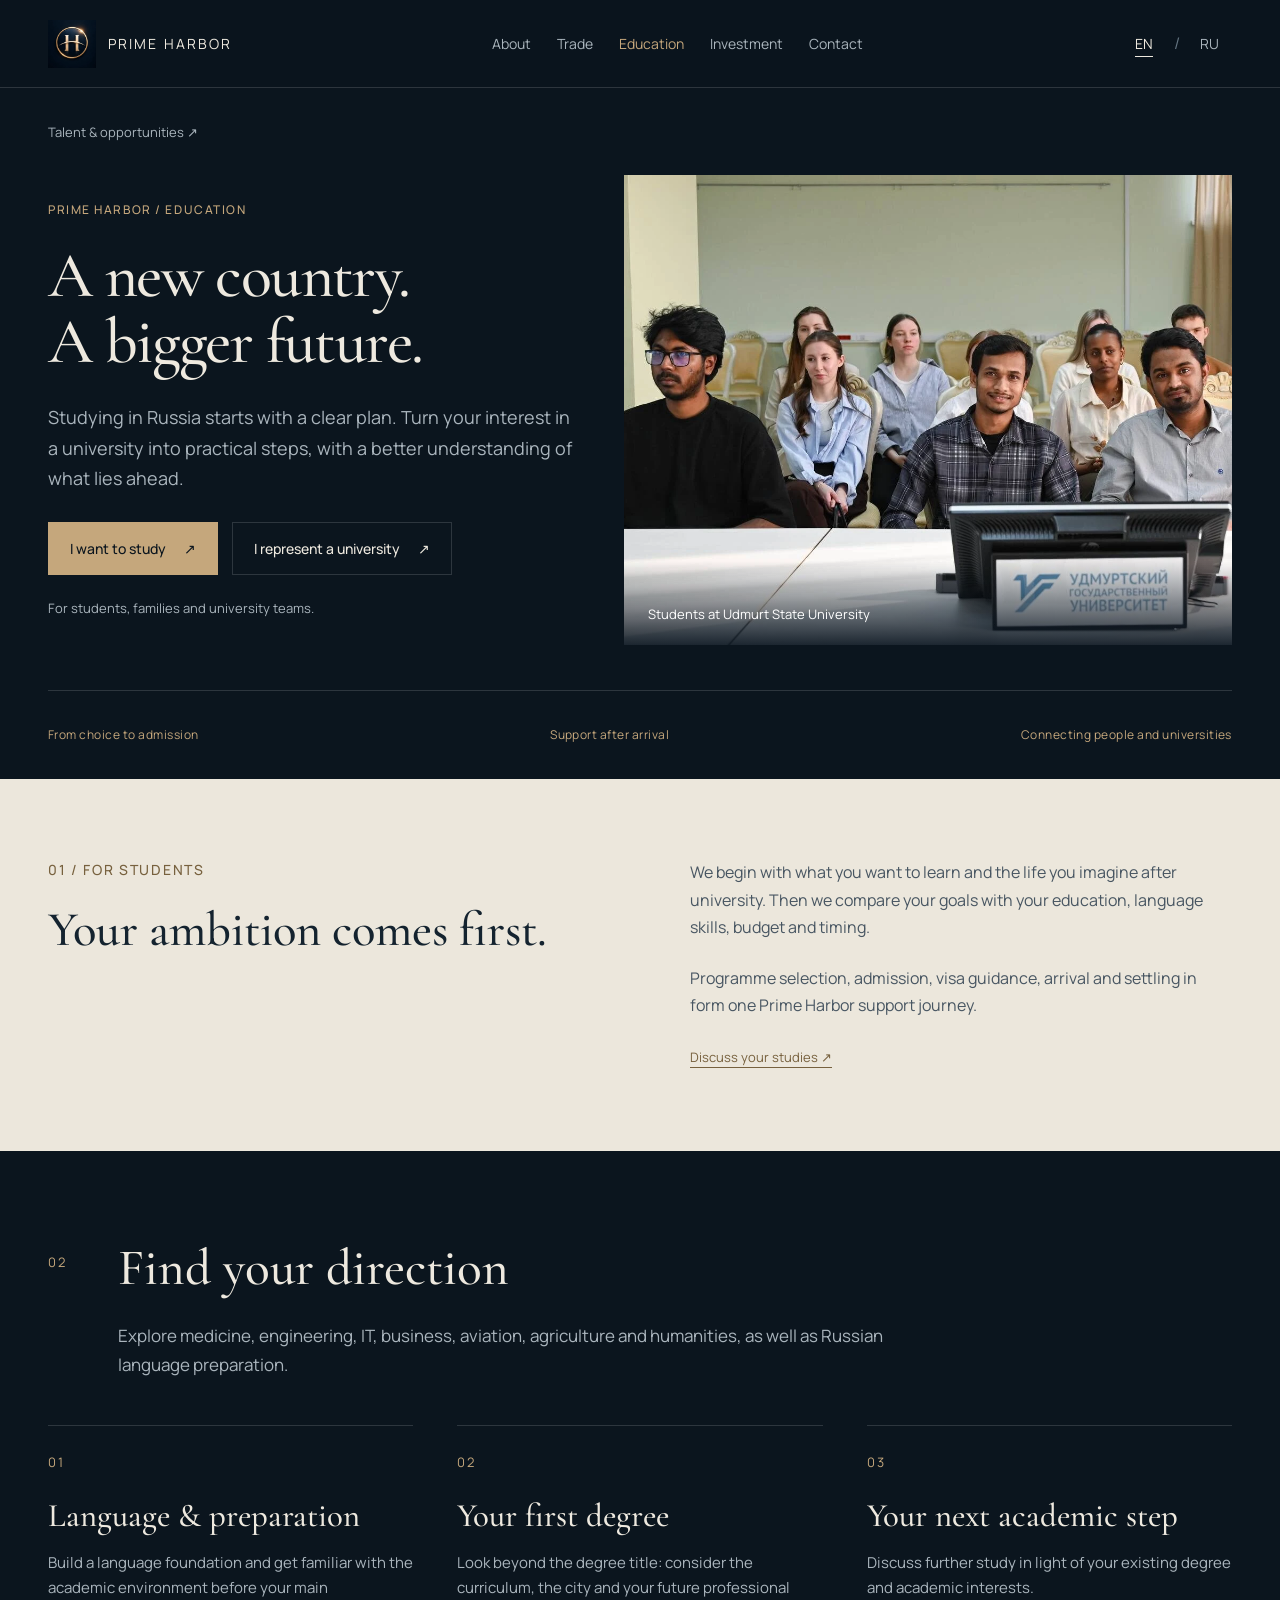
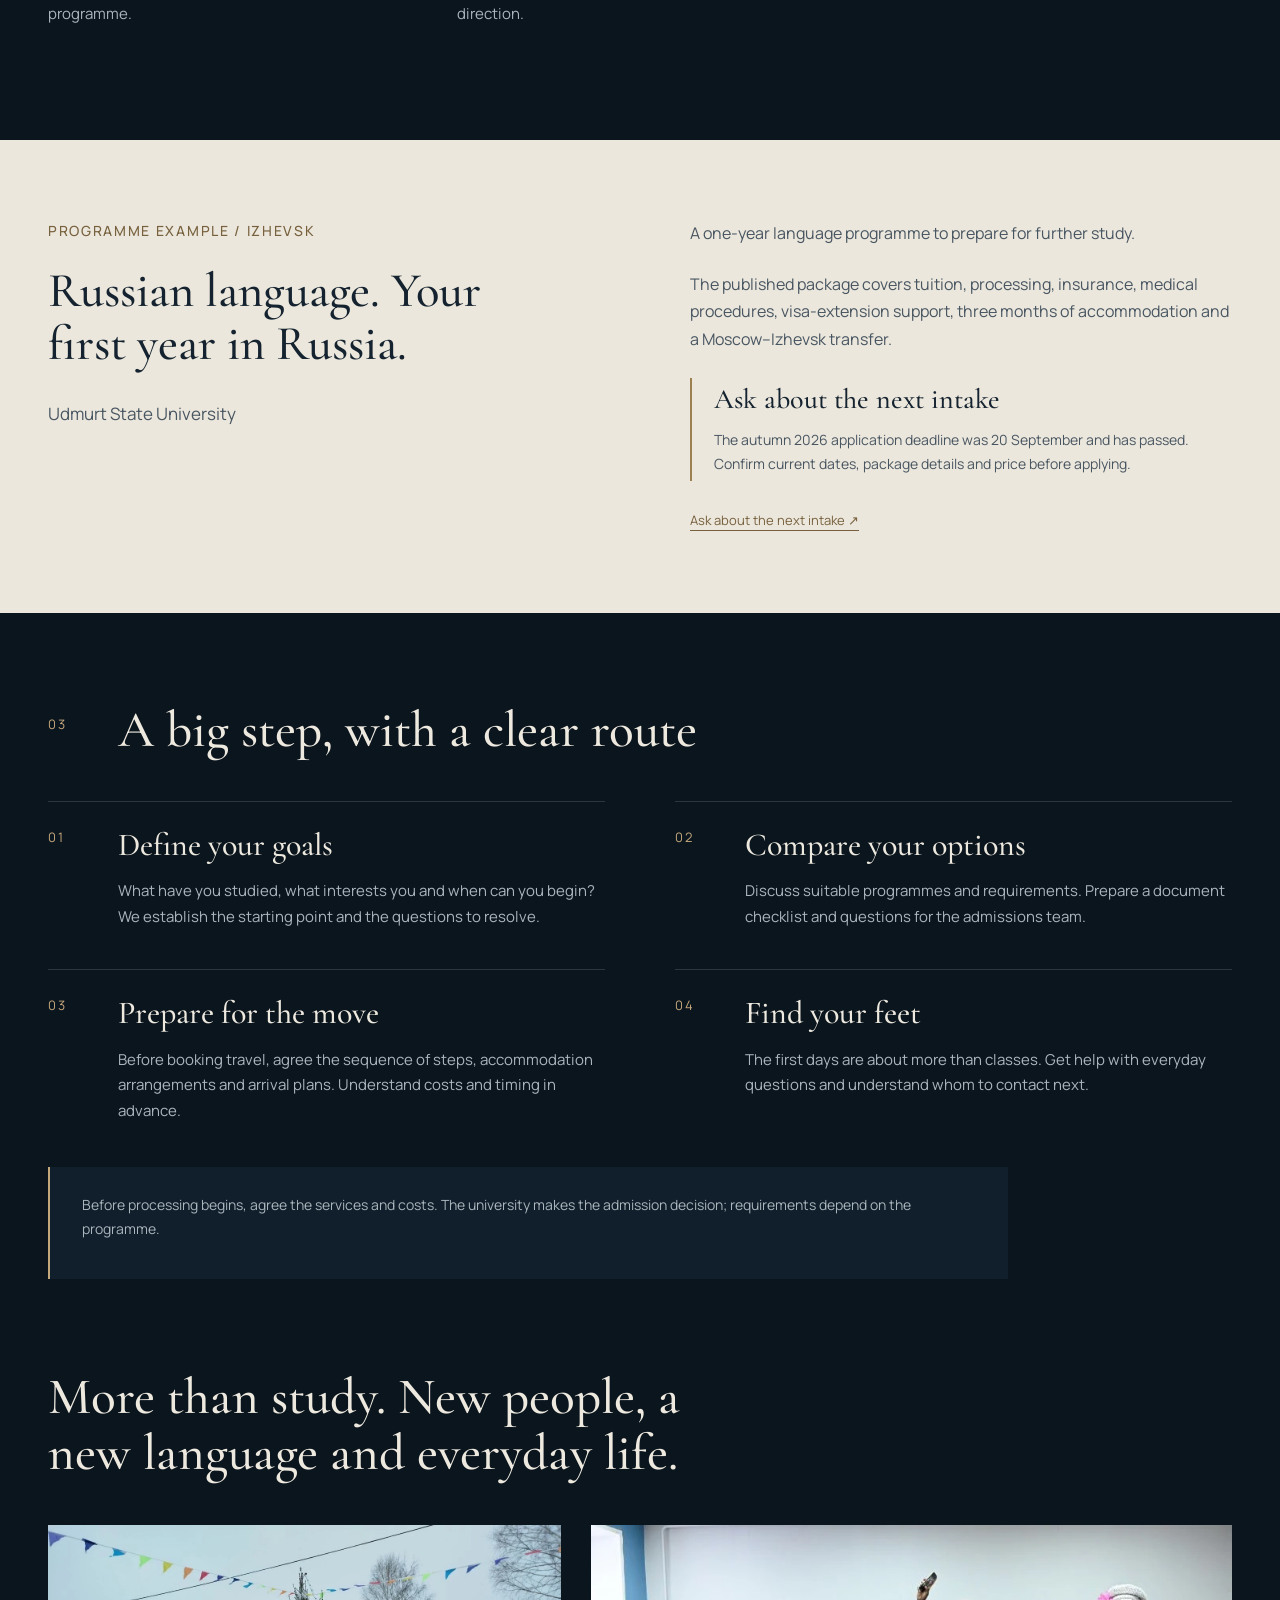
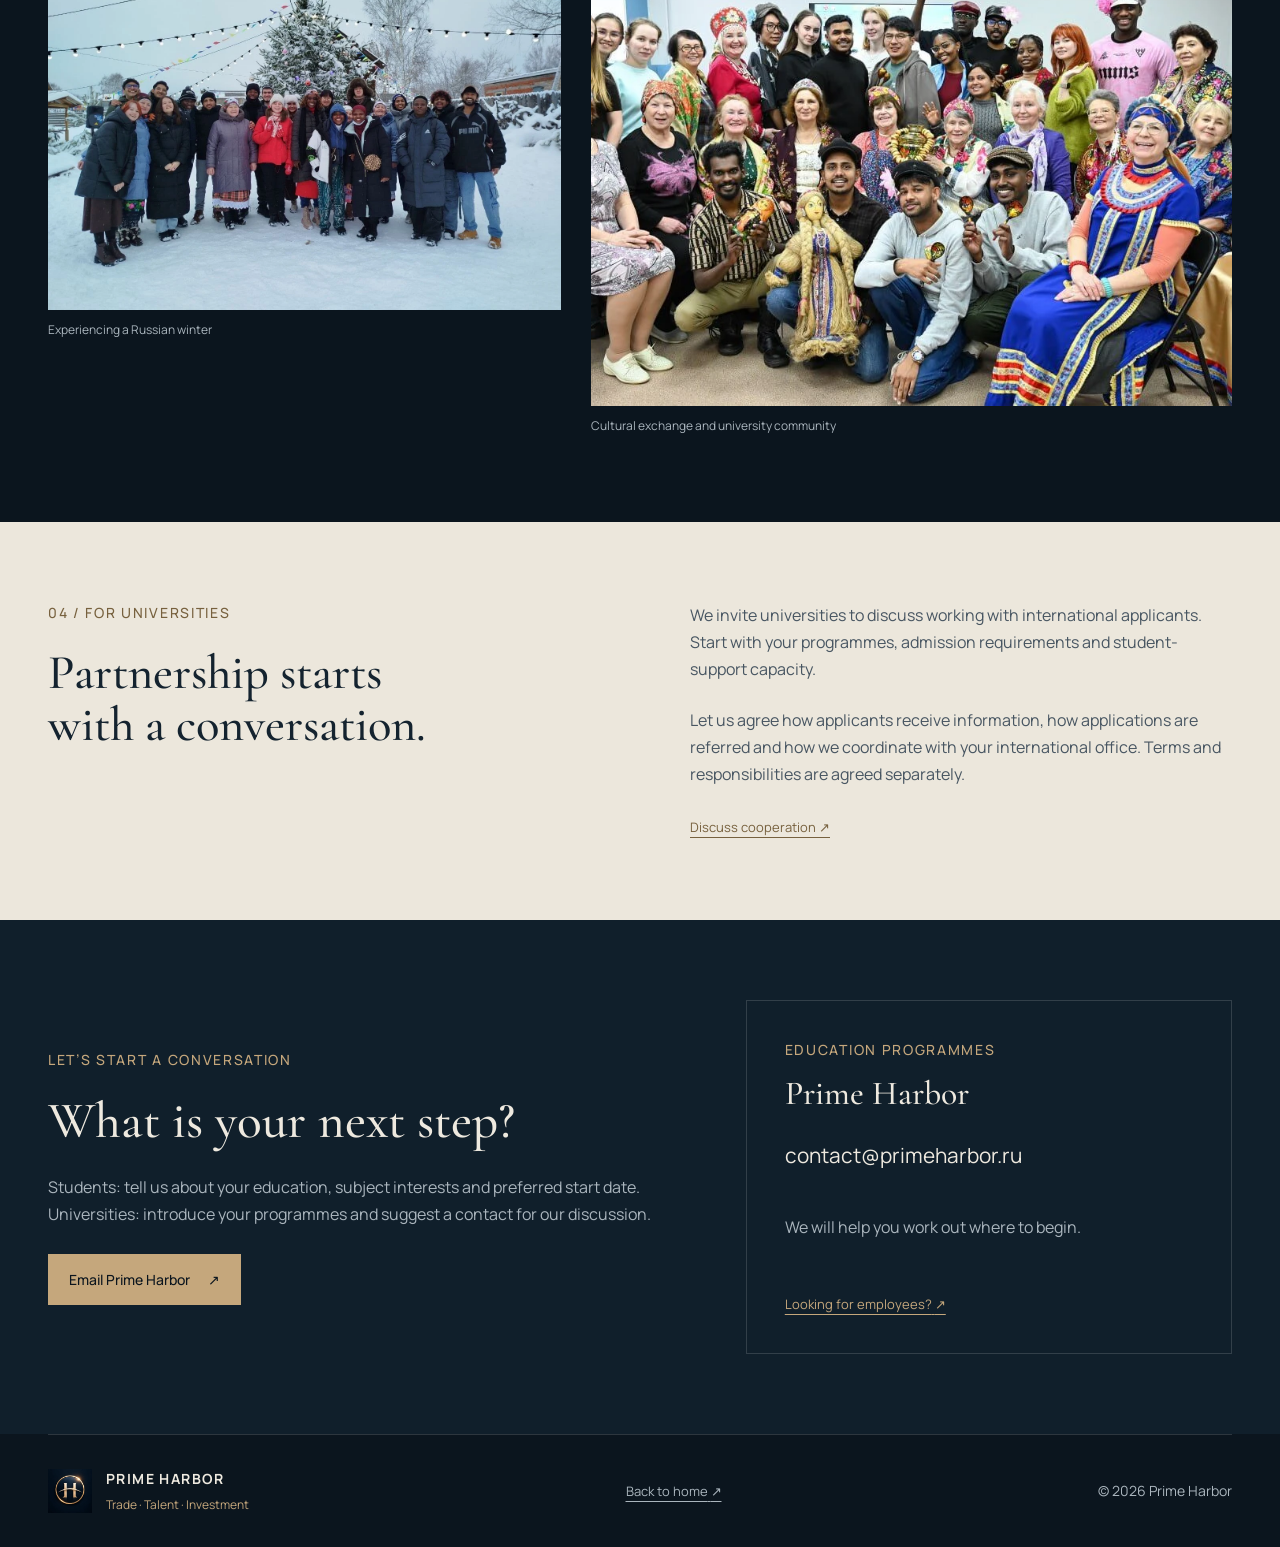
==== education.html @ c8c9f8d2 "Add bilingual education programmes and university cooperation page" ====
<!doctype html>
<html lang="ru"><head><meta charset="utf-8"><meta name="viewport" content="width=device-width, initial-scale=1">
<meta name="theme-color" content="#0b151e"><meta name="robots" content="noindex, nofollow">
<title>Образование в России — Prime Harbor</title>
<meta name="description" content="Образовательные программы в России: информация для студентов и сотрудничество с университетами.">
<link rel="canonical" href="https://iemtsov-cyber.github.io/primeharbor-site/education.html">
<meta property="og:url" content="https://iemtsov-cyber.github.io/primeharbor-site/education.html">
<meta property="og:type" content="website"><meta property="og:title" content="Образование в России — Prime Harbor">
<meta property="og:description" content="Образовательные возможности без границ.">
<meta property="og:image" content="https://iemtsov-cyber.github.io/primeharbor-site/assets/photos/study-classroom.webp">
<link rel="icon" href="assets/favicon.png"><link rel="preconnect" href="https://fonts.googleapis.com">
<link rel="preconnect" href="https://fonts.gstatic.com" crossorigin>
<link href="https://fonts.googleapis.com/css2?family=Cormorant+Garamond:wght@500;600&amp;family=Manrope:wght@300;400;500;600&amp;display=swap" rel="stylesheet">
<link rel="stylesheet" href="styles.css?v=20261009-talent"><link rel="stylesheet" href="talent.css?v=20261009-1">
<link rel="stylesheet" href="education.css?v=20261009-1"></head><body class="recruit-page education-page">
<a href="#main" class="skip-link"><span data-ru="Перейти к содержимому" data-en="Skip to content" >Перейти к содержимому</span> <span aria-hidden="true">↗</span></a>
  <header class="site-header" id="top">
    <a class="brand-mark" href="index.html#top" aria-label="Prime Harbor home" data-aria="aria.home">
      <img src="assets/harbor-gate-emblem.webp" width="320" height="320" alt="" />
      <span>PRIME HARBOR</span>
    </a>

    <nav class="desktop-nav" aria-label="Primary navigation" data-aria="aria.nav">
      <a href="index.html#about" data-ru="О нас" data-en="About">About</a>
      <a href="index.html#trade" data-ru="Торговля" data-en="Trade">Trade</a>
      <a href="education.html" aria-current="page" data-ru="Образование" data-en="Education">Education</a>
      <a href="index.html#investment" data-ru="Инвестиции" data-en="Investment">Investment</a>
      <a href="#enquiry" data-ru="Контакты" data-en="Contact">Contact</a>
    </nav>

    <div class="header-actions">
      <div class="language-switch" role="group" aria-label="Language" data-aria="aria.language">
        <button type="button" class="lang-btn active" data-lang="en">EN</button>
        <span>/</span>
        <button type="button" class="lang-btn" data-lang="ru">RU</button>
      </div>
      <button class="menu-toggle" type="button" aria-label="Open menu" aria-expanded="false" aria-controls="mobile-navigation">
        <span></span><span></span>
      </button>
    </div>
  </header>

  <nav class="mobile-menu" id="mobile-navigation" hidden aria-label="Primary navigation" data-aria="aria.nav">
    <a href="index.html#about" data-ru="О нас" data-en="About">About</a>
    <a href="index.html#trade" data-ru="Торговля" data-en="Trade">Trade</a>
    <a href="education.html" aria-current="page" data-ru="Образование" data-en="Education">Education</a>
      <a href="index.html#investment" data-ru="Инвестиции" data-en="Investment">Investment</a>
    <a href="#enquiry" data-ru="Контакты" data-en="Contact">Contact</a>
  </nav>



<main id="main"><section class="recruit-hero section-shell">
<a href="index.html#talent" class="recruit-back"><span data-ru="Таланты и возможности" data-en="Talent &amp; opportunities">Таланты и возможности</span> <span aria-hidden="true">↗</span></a>
<div class="recruit-hero-grid"><div class="recruit-intro">
<p data-ru="Prime Harbor / Образование" data-en="Prime Harbor / Education" class="eyebrow">Prime Harbor / Образование</p>
<h1 data-ru="Новая страна. Большое будущее." data-en="A new country. A bigger future.">Новая страна. Большое будущее.</h1>
<p data-ru="Обучение в России начинается с понятного плана. Поможем превратить интерес к университету в последовательные шаги — и разобраться, что ждёт на каждом из них." data-en="Studying in Russia starts with a clear plan. Turn your interest in a university into practical steps, with a better understanding of what lies ahead." class="recruit-lead">Обучение в России начинается с понятного плана. Поможем превратить интерес к университету в последовательные шаги — и разобраться, что ждёт на каждом из них.</p>
<div class="recruit-actions">
<a href="#students" class="btn btn-primary"><span data-ru="Я планирую учиться" data-en="I want to study">Я планирую учиться</span> <span aria-hidden="true">↗</span></a>
<a href="#universities" class="btn btn-secondary"><span data-ru="Я представляю университет" data-en="I represent a university">Я представляю университет</span> <span aria-hidden="true">↗</span></a>
</div>
<p data-ru="Для студентов, семей и университетских команд." data-en="For students, families and university teams." class="recruit-note">Для студентов, семей и университетских команд.</p>
</div>
<figure class="recruit-hero-photo"><img src="assets/photos/study-classroom.webp" width="1280" height="882" fetchpriority="high" alt="Студенты в Удмуртском государственном университете" data-alt-ru="Студенты в Удмуртском государственном университете" data-alt-en="Students at Udmurt State University"><figcaption data-ru="Студенты в Удмуртском государственном университете" data-en="Students at Udmurt State University">Студенты в Удмуртском государственном университете</figcaption></figure>
</div><div class="recruit-strip">
<span data-ru="От выбора к поступлению" data-en="From choice to admission">От выбора к поступлению</span>
<span data-ru="Поддержка после приезда" data-en="Support after arrival">Поддержка после приезда</span>
<span data-ru="Связь людей и университетов" data-en="Connecting people and universities">Связь людей и университетов</span>
</div></section>
<section class="recruit-light" id="students"><div class="section-shell recruit-split"><div>
<p data-ru="01 / Для студентов" data-en="01 / For students" class="eyebrow">01 / Для студентов</p>
<h2 data-ru="Ваша цель — отправная точка." data-en="Your ambition comes first.">Ваша цель — отправная точка.</h2>
</div><div>
<p data-ru="Сначала обсудим, чему вы хотите научиться и как представляете свою жизнь после университета. Затем сопоставим пожелания с образованием, языком, бюджетом и сроками." data-en="We begin with what you want to learn and the life you imagine after university. Then we compare your goals with your education, language skills, budget and timing.">Сначала обсудим, чему вы хотите научиться и как представляете свою жизнь после университета. Затем сопоставим пожелания с образованием, языком, бюджетом и сроками.</p>
<p data-ru="Подбор программы, поступление, визовые вопросы, встреча и адаптация — это единый маршрут сопровождения Prime Harbor." data-en="Programme selection, admission, visa guidance, arrival and settling in form one Prime Harbor support journey.">Подбор программы, поступление, визовые вопросы, встреча и адаптация — это единый маршрут сопровождения Prime Harbor.</p>
<a href="#enquiry" class="text-link"><span data-ru="Обсудить обучение" data-en="Discuss your studies">Обсудить обучение</span> <span aria-hidden="true">↗</span></a>
</div></div></section><section class="section-shell recruit-section" id="programmes">
<div class="recruit-heading"><span class="section-number">02</span><h2 data-ru="Найдите своё направление" data-en="Find your direction">Найдите своё направление</h2></div>
<p data-ru="Возможные направления: медицина, инженерия, IT, бизнес, авиация, сельское хозяйство и гуманитарные науки. Есть и подготовка по русскому языку." data-en="Explore medicine, engineering, IT, business, aviation, agriculture and humanities, as well as Russian language preparation." class="recruit-section-lead">Возможные направления: медицина, инженерия, IT, бизнес, авиация, сельское хозяйство и гуманитарные науки. Есть и подготовка по русскому языку.</p>
<div class="education-paths">
<article><span class="section-number">01</span>
<h3 data-ru="Язык и подготовка" data-en="Language &amp; preparation">Язык и подготовка</h3>
<p data-ru="Начать с языковой базы и привыкнуть к учебной среде перед основной программой." data-en="Build a language foundation and get familiar with the academic environment before your main programme.">Начать с языковой базы и привыкнуть к учебной среде перед основной программой.</p>
</article>
<article><span class="section-number">02</span>
<h3 data-ru="Первое высшее образование" data-en="Your first degree">Первое высшее образование</h3>
<p data-ru="Выбирать не только название специальности, но и содержание курса, город и будущую профессиональную траекторию." data-en="Look beyond the degree title: consider the curriculum, the city and your future professional direction.">Выбирать не только название специальности, но и содержание курса, город и будущую профессиональную траекторию.</p>
</article>
<article><span class="section-number">03</span>
<h3 data-ru="Следующая ступень" data-en="Your next academic step">Следующая ступень</h3>
<p data-ru="Обсудить продолжение образования с учётом уже полученного диплома и академических интересов." data-en="Discuss further study in light of your existing degree and academic interests.">Обсудить продолжение образования с учётом уже полученного диплома и академических интересов.</p>
</article>
</div></section><section class="education-feature recruit-light" id="opportunity"><div class="section-shell recruit-split"><div>
<p data-ru="Пример программы / Ижевск" data-en="Programme example / Izhevsk" class="eyebrow">Пример программы / Ижевск</p>
<h2 data-ru="Русский язык. Первый год в России." data-en="Russian language. Your first year in Russia.">Русский язык. Первый год в России.</h2>
<p data-ru="Удмуртский государственный университет" data-en="Udmurt State University" class="education-university">Удмуртский государственный университет</p>
</div><div>
<p data-ru="Годичная языковая программа как подготовка к дальнейшему обучению." data-en="A one-year language programme to prepare for further study.">Годичная языковая программа как подготовка к дальнейшему обучению.</p>
<p data-ru="В опубликованном предложении: обучение, оформление, страхование, медицинские процедуры, сопровождение продления визы, три месяца проживания и трансфер Москва — Ижевск." data-en="The published package covers tuition, processing, insurance, medical procedures, visa-extension support, three months of accommodation and a Moscow–Izhevsk transfer.">В опубликованном предложении: обучение, оформление, страхование, медицинские процедуры, сопровождение продления визы, три месяца проживания и трансфер Москва — Ижевск.</p>
<div class="education-status">
<h3 data-ru="Новый набор — по запросу" data-en="Ask about the next intake">Новый набор — по запросу</h3>
<p data-ru="Срок подачи на осенний набор 2026 года — 20 сентября — уже прошёл. Актуальные даты, состав пакета и стоимость подтвердим до подачи заявки." data-en="The autumn 2026 application deadline was 20 September and has passed. Confirm current dates, package details and price before applying.">Срок подачи на осенний набор 2026 года — 20 сентября — уже прошёл. Актуальные даты, состав пакета и стоимость подтвердим до подачи заявки.</p>
</div>
<a href="mailto:contact@primeharbor.ru?subject=Education%20%E2%80%94%20UdSU" class="text-link"><span data-ru="Уточнить ближайший набор" data-en="Ask about the next intake">Уточнить ближайший набор</span> <span aria-hidden="true">↗</span></a>
</div></div></section><section class="section-shell recruit-section" id="journey">
<div class="recruit-heading"><span class="section-number">03</span><h2 data-ru="Большой шаг — по понятному маршруту" data-en="A big step, with a clear route">Большой шаг — по понятному маршруту</h2></div>
<ol class="recruit-process">
<li><span class="section-number">01</span><div>
<h3 data-ru="Сформулировать запрос" data-en="Define your goals">Сформулировать запрос</h3>
<p data-ru="Что вы уже изучали, какие предметы интересуют, когда готовы начать? Собираем исходную картину и вопросы, которые нужно решить." data-en="What have you studied, what interests you and when can you begin? We establish the starting point and the questions to resolve.">Что вы уже изучали, какие предметы интересуют, когда готовы начать? Собираем исходную картину и вопросы, которые нужно решить.</p>
</div></li>
<li><span class="section-number">02</span><div>
<h3 data-ru="Сравнить варианты" data-en="Compare your options">Сравнить варианты</h3>
<p data-ru="Обсуждаем подходящие программы и требования. Составляем список документов и вопросов к приёмной комиссии." data-en="Discuss suitable programmes and requirements. Prepare a document checklist and questions for the admissions team.">Обсуждаем подходящие программы и требования. Составляем список документов и вопросов к приёмной комиссии.</p>
</div></li>
<li><span class="section-number">03</span><div>
<h3 data-ru="Подготовиться к поездке" data-en="Prepare for the move">Подготовиться к поездке</h3>
<p data-ru="До покупки билетов согласуем последовательность действий, условия проживания и встречу. Важно заранее понимать расходы и сроки." data-en="Before booking travel, agree the sequence of steps, accommodation arrangements and arrival plans. Understand costs and timing in advance.">До покупки билетов согласуем последовательность действий, условия проживания и встречу. Важно заранее понимать расходы и сроки.</p>
</div></li>
<li><span class="section-number">04</span><div>
<h3 data-ru="Освоиться на месте" data-en="Find your feet">Освоиться на месте</h3>
<p data-ru="Первые дни — это не только занятия. Помогаем разобраться с повседневными вопросами и понять, к кому обращаться дальше." data-en="The first days are about more than classes. Get help with everyday questions and understand whom to contact next.">Первые дни — это не только занятия. Помогаем разобраться с повседневными вопросами и понять, к кому обращаться дальше.</p>
</div></li>
</ol><div class="recruit-callout">
<p data-ru="До начала оформления согласуем перечень услуг и расходов. Решение о зачислении принимает университет; условия зависят от выбранной программы." data-en="Before processing begins, agree the services and costs. The university makes the admission decision; requirements depend on the programme.">До начала оформления согласуем перечень услуг и расходов. Решение о зачислении принимает университет; условия зависят от выбранной программы.</p>
</div></section><section class="education-community section-shell">
<h2 data-ru="Не только учёба. Новые люди, язык и повседневная жизнь." data-en="More than study. New people, a new language and everyday life.">Не только учёба. Новые люди, язык и повседневная жизнь.</h2>
<div class="recruit-photo-pair">
<figure class=""><img src="assets/photos/study-winter-campus.webp" width="1280" height="960" loading="lazy" alt="Знакомство с российской зимой" data-alt-ru="Знакомство с российской зимой" data-alt-en="Experiencing a Russian winter"><figcaption data-ru="Знакомство с российской зимой" data-en="Experiencing a Russian winter">Знакомство с российской зимой</figcaption></figure>
<figure class=""><img src="assets/photos/study-international-day.webp" width="1280" height="610" loading="lazy" alt="Культурный обмен и университетское сообщество" data-alt-ru="Культурный обмен и университетское сообщество" data-alt-en="Cultural exchange and university community"><figcaption data-ru="Культурный обмен и университетское сообщество" data-en="Cultural exchange and university community">Культурный обмен и университетское сообщество</figcaption></figure>
</div></section><section class="recruit-light" id="universities"><div class="section-shell recruit-split"><div>
<p data-ru="04 / Для университетов" data-en="04 / For universities" class="eyebrow">04 / Для университетов</p>
<h2 data-ru="Диалог, из которого начинается сотрудничество." data-en="Partnership starts with a conversation.">Диалог, из которого начинается сотрудничество.</h2>
</div><div>
<p data-ru="Приглашаем университеты обсудить работу с международной аудиторией. Начнём с ваших программ, требований к поступающим и возможностей сопровождения студентов." data-en="We invite universities to discuss working with international applicants. Start with your programmes, admission requirements and student-support capacity.">Приглашаем университеты обсудить работу с международной аудиторией. Начнём с ваших программ, требований к поступающим и возможностей сопровождения студентов.</p>
<p data-ru="Предлагаем согласовать формат информирования абитуриентов, порядок передачи заявок и связь с международным отделом. Условия и обязанности сторон определяются отдельно." data-en="Let us agree how applicants receive information, how applications are referred and how we coordinate with your international office. Terms and responsibilities are agreed separately.">Предлагаем согласовать формат информирования абитуриентов, порядок передачи заявок и связь с международным отделом. Условия и обязанности сторон определяются отдельно.</p>
<a href="mailto:contact@primeharbor.ru?subject=University%20cooperation" class="text-link"><span data-ru="Обсудить сотрудничество" data-en="Discuss cooperation">Обсудить сотрудничество</span> <span aria-hidden="true">↗</span></a>
</div></div></section><section class="recruit-contact" id="enquiry"><div class="section-shell recruit-contact-grid"><div>
<p data-ru="Начнём с разговора" data-en="Let’s start a conversation" class="eyebrow">Начнём с разговора</p>
<h2 data-ru="Какой следующий шаг — ваш?" data-en="What is your next step?">Какой следующий шаг — ваш?</h2>
<p data-ru="Студентам: напишите о своём образовании, интересующем направлении и желаемой дате начала. Университетам: расскажите о программах и предложите контакт для обсуждения." data-en="Students: tell us about your education, subject interests and preferred start date. Universities: introduce your programmes and suggest a contact for our discussion.">Студентам: напишите о своём образовании, интересующем направлении и желаемой дате начала. Университетам: расскажите о программах и предложите контакт для обсуждения.</p>
<a href="mailto:contact@primeharbor.ru?subject=Prime%20Harbor%20%E2%80%94%20Education" class="btn btn-primary"><span data-ru="Написать в Prime Harbor" data-en="Email Prime Harbor">Написать в Prime Harbor</span> <span aria-hidden="true">↗</span></a>
</div><div class="recruit-contact-card">
<p data-ru="Образовательные программы" data-en="Education programmes" class="eyebrow">Образовательные программы</p>
<h3>Prime Harbor</h3><a href="mailto:contact@primeharbor.ru">contact@primeharbor.ru</a>
<p data-ru="Поможем определить, с чего начать." data-en="We will help you work out where to begin.">Поможем определить, с чего начать.</p>
<a href="talent.html" class="text-link"><span data-ru="Ищете сотрудников?" data-en="Looking for employees?">Ищете сотрудников?</span> <span aria-hidden="true">↗</span></a>
</div></div></section></main>
<footer class="site-footer section-shell"><div class="footer-brand"><img src="assets/harbor-gate-emblem.webp" width="44" height="44" alt=""><div><strong>PRIME HARBOR</strong><span>Trade · Talent · Investment</span></div></div>
<a href="index.html" class="text-link"><span data-ru="На главную" data-en="Back to home" >На главную</span> <span aria-hidden="true">↗</span></a>
<p>© <span id="year">2026</span> Prime Harbor</p></footer><script src="education.js?v=20261009-1"></script></body></html>
---- styles.css ----
:root{--bg:#0b151e;--panel:#101f2b;--text:#eee9df;--muted:#aab5bd;--gold:#c5a77c;--line:#ffffff24;--serif:'Cormorant Garamond',Georgia,serif;--sans:Manrope,Arial,sans-serif;color-scheme:dark}
*{box-sizing:border-box}html{scroll-behavior:smooth;scroll-padding-top:100px}body{margin:0;background:var(--bg);color:var(--text);font:400 16px/1.7 var(--sans);-webkit-font-smoothing:antialiased}a{color:inherit;text-decoration:none}button,input,select,textarea{font:inherit}button,a,input,select,textarea{-webkit-tap-highlight-color:transparent}button{cursor:pointer}img{display:block;max-width:100%}p{margin:0 0 1.5rem}h1,h2,h3{font-family:var(--serif);font-weight:500;line-height:1.08;margin:0;text-wrap:balance}h2{font-size:clamp(2.4rem,4.5vw,4.3rem)}h3{font-size:2rem}a:focus-visible,button:focus-visible,input:focus-visible,textarea:focus-visible,select:focus-visible{outline:2px solid var(--gold);outline-offset:5px}::selection{background:var(--gold);color:var(--bg)}.section-shell{width:min(1280px,calc(100% - 96px));margin-inline:auto}.site-header{height:88px;position:sticky;top:0;z-index:10;display:flex;align-items:center;justify-content:space-between;gap:24px;padding:0 max(48px,calc((100% - 1280px)/2));background:#0b151ef5;border-bottom:1px solid var(--line)}.brand-mark{display:flex;align-items:center;gap:12px;white-space:nowrap}.brand-mark img{width:48px;height:48px;object-fit:contain}.brand-mark span{font-size:14px;letter-spacing:.15em}.desktop-nav{display:flex;gap:26px}.desktop-nav a{font-size:14px;color:var(--muted)}a:hover{color:var(--gold)}.header-actions,.language-switch{display:flex;align-items:center;gap:8px}.lang-btn{border:0;background:transparent;color:var(--muted);min-width:44px;min-height:44px;font-size:14px}.lang-btn.active{color:var(--text);text-decoration:underline;text-underline-offset:7px}.language-switch>span{color:#647481}.menu-toggle{display:none;width:44px;height:44px;background:transparent;border:1px solid var(--line);position:relative}.menu-toggle span{position:absolute;left:11px;right:11px;height:1px;background:var(--text);top:16px}.menu-toggle span+span{top:25px}.mobile-menu{display:none}.hero{min-height:700px;min-height:min(800px,calc(100svh - 88px));position:relative;display:grid;grid-template-columns:1.08fr 1fr;align-items:center;gap:24px;padding-block:90px 100px}.hero-copy{grid-column:1;grid-row:1}.hero-logo-wrap{grid-column:2;grid-row:1;align-self:center}.hero-wordmark{width:100%;height:auto}.hero h1{font-size:clamp(2.8rem,4.4vw,4.5rem);letter-spacing:-.025em}.eyebrow{font-family:var(--sans);font-size:14px;font-weight:500;line-height:1.5;letter-spacing:.12em;text-transform:uppercase;color:var(--gold);margin:0 0 24px}.hero-subtitle{color:var(--muted);font-size:17px;max-width:500px;margin-top:28px}.hero-cta{display:flex;flex-wrap:wrap;gap:12px;margin-top:32px}.btn{display:inline-flex;align-items:center;justify-content:center;gap:18px;padding:14px 20px;min-height:50px;border:1px solid var(--line);font-size:14px;line-height:1.5;font-weight:500}.btn-primary{background:var(--gold);color:var(--bg);border-color:var(--gold)}.btn-primary:hover{background:#dbc19b;color:var(--bg)}.btn-ghost:hover{border-color:var(--gold)}.scroll-indicator{position:absolute;bottom:30px;left:0;display:flex;gap:18px;align-items:center;font-size:14px;color:var(--muted)}.scroll-indicator i{width:65px;height:1px;background:var(--gold)}.section-number{font:400 13px/1.4 var(--sans);color:var(--gold);letter-spacing:.15em;margin-bottom:18px}.statement{border-top:1px solid var(--line);padding-block:100px}.statement-grid{display:grid;grid-template-columns:1fr 3fr;gap:48px}.statement-copy>p{max-width:760px;color:var(--muted);margin-top:30px;font-size:18px}.metrics-row{display:grid;grid-template-columns:repeat(3,minmax(0,1fr));margin-top:55px;border-top:1px solid var(--line);border-bottom:1px solid var(--line)}.metrics-row>div{padding:24px 20px 24px 0;display:flex;flex-direction:column;gap:8px}.metrics-row>div+div{border-left:1px solid var(--line);padding-left:28px}.metrics-row strong{font-size:14px;letter-spacing:.15em;color:var(--gold)}.metrics-row span{font-size:14px;color:var(--muted)}.pillars,.model,.focus,.why,.contact{padding-block:100px}.section-head{display:grid;grid-template-columns:1fr 1fr;gap:48px;align-items:end;margin-bottom:48px}.section-head .eyebrow{margin-bottom:0}.section-intro{color:var(--muted);max-width:480px;margin:0}.pillar-grid{display:grid;grid-template-columns:repeat(3,minmax(0,1fr));border-block:1px solid var(--line)}.pillar-card{padding:36px 30px 38px 0}.pillar-card+.pillar-card{border-left:1px solid var(--line);padding-left:30px}.pillar-index{font-size:14px;color:var(--gold);margin-bottom:65px}.pillar-card h3{font-size:clamp(2rem,3.1vw,3rem);margin-bottom:22px}.pillar-card>p{color:var(--muted);min-height:140px}.pillar-card ul{margin:25px 0 0;padding:22px 0 0;list-style:none;border-top:1px solid var(--line)}.pillar-card li{font-size:16px;padding-block:7px}.pillar-card li::before{content:'—';color:var(--gold);margin-right:10px}.model{border-block:1px solid var(--line)}.process-line{display:grid;grid-template-columns:repeat(4,minmax(0,1fr));gap:32px;border-top:1px solid var(--line)}.process-step{padding-top:26px}.process-step>span{color:var(--gold);font-size:14px}.process-step h3{font-size:clamp(1.6rem,2.4vw,2.3rem);margin:28px 0 18px;overflow-wrap:anywhere}.process-step p{color:var(--muted);font-size:16px}.focus-grid{display:grid;grid-template-columns:repeat(2,minmax(0,1fr));gap:0 48px}.focus-item{padding:30px 0;border-top:1px solid var(--line);display:grid;grid-template-columns:40px 1fr;gap:12px}.focus-item>span{color:var(--gold);font-size:14px;padding-top:8px}.focus-item h3{font-size:2rem}.focus-item p{grid-column:2;color:var(--muted);margin:0}.talent-feature{background:var(--panel);padding:65px;position:relative;border-top:1px solid var(--line)}.talent-layout{display:grid;grid-template-columns:1fr 1.4fr;gap:65px}.talent-left h2{font-size:clamp(2.6rem,4.8vw,4.8rem)}.talent-right .lead{font-size:20px;color:var(--text)}.talent-columns{display:grid;gap:24px}.talent-columns>div{border-top:1px solid var(--line);padding-top:22px}.talent-columns h3{font-family:var(--sans);font-size:16px;color:var(--gold);margin-bottom:12px}.talent-columns p{font-size:16px;color:var(--muted);margin:0}.talent-emblem{display:none}.markets{padding-block:130px;text-align:center}.markets-line{max-width:900px;margin:auto}.markets-line>p:last-child{color:var(--muted);margin:30px auto 0;max-width:740px}.market-tags{display:flex;justify-content:center;align-items:center;gap:20px;flex-wrap:wrap;font-size:14px;color:var(--gold);margin-top:38px;letter-spacing:.09em}.market-tags i{width:25px;height:1px;background:var(--line)}.why{border-top:1px solid var(--line)}.why-grid{display:grid;grid-template-columns:repeat(4,minmax(0,1fr));gap:32px}.why-grid article{border-top:1px solid var(--line);padding-top:28px}.why-grid h3{font-size:1.9rem;margin-bottom:20px}.why-grid p{color:var(--muted);font-size:16px}.opportunity{padding:36px 0;border-block:1px solid var(--line);display:flex;justify-content:space-between;gap:28px;align-items:center}.opportunity .eyebrow{margin-bottom:10px}.opportunity h2{font-size:2.4rem}.closing{padding-block:120px}.closing-inner{max-width:950px;margin:auto;text-align:center}.closing h2{font-size:clamp(2.6rem,5vw,4.8rem)}.closing-inner>p:last-child{margin-top:35px;color:var(--gold);font-size:14px;letter-spacing:.15em}.closing-inner>p:last-child span{padding-inline:8px}.contact{border-top:1px solid var(--line)}.contact-grid{display:grid;grid-template-columns:1fr 1.1fr;gap:80px}.contact-copy>p:not(.eyebrow){color:var(--muted);margin-top:24px}.email-link{font-size:clamp(1rem,1.7vw,1.4rem);border-bottom:1px solid var(--gold);padding-bottom:8px}.contact-form{display:grid;grid-template-columns:repeat(2,minmax(0,1fr));gap:22px}.contact-form label{display:grid;gap:8px;font-size:14px;color:var(--muted)}.contact-form input,.contact-form select,.contact-form textarea{border:1px solid #ffffff38;background:var(--panel);color:var(--text);padding:13px;width:100%;min-height:50px;border-radius:0;font-size:16px}.contact-form textarea{resize:vertical}.full{grid-column:1/-1}.form-note{font-size:14px;color:var(--muted);margin:0}.site-footer{padding-block:32px;border-top:1px solid var(--line);display:flex;justify-content:space-between;gap:24px;align-items:center;font-size:14px;color:var(--muted)}.site-footer>p{margin:0}.footer-brand{display:flex;align-items:center;gap:14px}.footer-brand img{width:44px;height:44px}.footer-brand>div{display:grid;gap:4px}.footer-brand strong{font-size:14px;letter-spacing:.1em;color:var(--text)}.footer-brand span{font-size:12px;color:var(--gold)}.skip-link{position:fixed;left:20px;top:-100px;background:var(--gold);color:var(--bg);padding:12px;z-index:30}.skip-link:focus{top:12px}section,article[id]{scroll-margin-top:105px}.page-noise,.hero-glow{display:none}
@media(min-width:1600px){.hero{gap:55px}.hero-logo-wrap{margin-right:-30px}}
@media(max-width:1100px){.desktop-nav{display:none}.menu-toggle{display:block}.mobile-menu:not([hidden]){display:grid;position:fixed;inset:88px 0 auto;background:var(--panel);z-index:9;padding:28px 48px;gap:10px;border-bottom:1px solid var(--line)}.mobile-menu a{font-size:22px;padding:8px}.hero{min-height:640px}.hero h1{font-size:clamp(2.5rem,5vw,3.8rem)}.pillar-card{padding-right:20px}.pillar-card+.pillar-card{padding-left:20px}.pillar-card>p{min-height:180px}.talent-feature{padding:48px}.talent-layout{gap:40px}.process-line,.why-grid{grid-template-columns:repeat(2,minmax(0,1fr))}.contact-grid{gap:40px}.site-footer{flex-wrap:wrap}}
@media(max-width:760px){.section-shell{width:calc(100% - 40px)}.site-header{height:76px;padding-inline:20px;gap:12px}.brand-mark span{font-size:12px;letter-spacing:.06em}.brand-mark img{width:35px;height:35px}.header-actions{gap:3px}.language-switch{gap:0}.lang-btn{min-width:36px}.hero{display:flex;flex-direction:column;align-items:stretch;gap:0;padding:0 0 80px;min-height:auto}.hero-logo-wrap{width:min(100%,470px);margin:-15px auto -35px;flex-shrink:0}.hero-copy{position:relative}.hero h1{font-size:clamp(2.35rem,7.5vw,3.5rem);line-height:1.1}.hero .eyebrow{font-size:12px;letter-spacing:.07em;margin-bottom:20px}.hero-subtitle{font-size:16px;margin-top:24px}.hero-cta{margin-top:28px;display:grid;grid-template-columns:1fr}.scroll-indicator{bottom:24px}.statement,.pillars,.model,.focus,.why,.contact{padding-block:65px}.statement-grid,.section-head,.talent-layout,.contact-grid{grid-template-columns:1fr;gap:25px}.statement-copy>p{font-size:16px}.metrics-row{margin-top:38px;grid-template-columns:1fr}.metrics-row>div+div{border-left:0;border-top:1px solid var(--line);padding-left:0}.pillar-grid{grid-template-columns:1fr}.pillar-card,.pillar-card+.pillar-card{padding:30px 0;border-left:0}.pillar-card+.pillar-card{border-top:1px solid var(--line)}.pillar-index{margin-bottom:30px}.pillar-card h3{font-size:2.6rem}.pillar-card>p{min-height:0}.focus-grid{grid-template-columns:1fr}.process-line{gap:25px}.process-step h3{font-size:1.8rem}.process-step p{font-size:16px}.talent-feature{width:100%;padding:50px 20px}.talent-left h2{font-size:3.1rem}.talent-right .lead{font-size:18px}.markets{padding-block:75px}.market-tags{gap:14px;font-size:12px;letter-spacing:.04em}.why-grid{gap:24px}.why-grid h3{font-size:1.65rem}.opportunity{align-items:flex-start;flex-direction:column}.opportunity h2{font-size:2rem}.closing{padding-block:75px}.closing-inner>p:last-child{font-size:12px;letter-spacing:.08em}.contact-grid{gap:40px}.contact-form{grid-template-columns:1fr}.site-footer{align-items:flex-start;flex-direction:column}.mobile-menu:not([hidden]){top:76px;padding:24px 20px}.section-head{margin-bottom:32px}.contact-copy h2{font-size:2.8rem}}
@media(max-width:380px){.brand-mark span{display:none}.process-line,.why-grid{grid-template-columns:1fr}.hero-logo-wrap{margin-bottom:-20px}}
@media(prefers-reduced-motion:reduce){html{scroll-behavior:auto}*,*::before,*::after{animation:none!important;transition:none!important}}

/* A quiet editorial pause, inspired by the supplied P.T. Gardens structure. */
.statement{background:#ece7dc;color:#14232f;box-shadow:0 0 0 100vmax #ece7dc;clip-path:inset(0 -100vmax);border:0}.statement .eyebrow,.statement .section-number{color:#77613e}.statement-copy>p{color:#495763}.focus-grid .focus-item:last-child{grid-column:1/-1}.section-head>div>h2.eyebrow{font:500 14px/1.5 var(--sans);text-wrap:wrap}

@media(min-width:761px) and (max-width:1000px){.pillar-grid{grid-template-columns:1fr}.pillar-card,.pillar-card+.pillar-card{padding:32px 0;border-left:0}.pillar-card+.pillar-card{border-top:1px solid var(--line)}.pillar-card>p{min-height:0}.pillar-index{margin-bottom:24px}.pillar-card ul{columns:2;column-gap:36px}.pillar-card li{break-inside:avoid}}
@media(max-width:760px){.why-grid{grid-template-columns:1fr}.why-grid h3{font-size:2rem}}

/* Documentary image stories */
.photo-grid{gap:42px 32px}
.photo-grid .photo-story{display:block;padding:0;border:0;min-width:0}
.photo-story figure,.talent-photo{margin:0}
.photo-story figure{overflow:hidden}
.photo-story img{width:100%;height:300px;object-fit:cover;display:block}
.photo-story figcaption,.talent-photo figcaption{font-size:13px;color:var(--muted);line-height:1.5;margin-top:12px}
.photo-story-copy{display:grid;grid-template-columns:32px 1fr;gap:10px;padding:22px 0 0;border-top:1px solid var(--line);margin-top:16px}
.photo-story-copy .photo-index{padding-top:5px;color:var(--gold);font-size:13px}
.photo-story-copy h3{font-size:2rem}
.photo-story-copy p{grid-column:2;margin:0;color:var(--muted)}
.photo-grid .photo-story:last-child{display:grid;grid-template-columns:1.25fr 1fr;gap:42px;align-items:center;padding-top:8px}
.photo-grid .photo-story:last-child img{height:380px}
.photo-grid .photo-story:last-child .photo-story-copy{border:0;margin:0;padding:0}
.photo-context{font-size:13px;color:var(--muted);margin:32px 0 0}
.photo-context a{text-decoration:underline;text-underline-offset:4px}
.talent-photo{margin-top:35px}
.talent-photo img{width:100%;height:auto;object-fit:cover}
.talent-columns .study-fields{color:var(--gold);margin-top:14px;font-size:14px}
.credits-page{padding-block:70px;max-width:900px}.credits-page h1{font-size:clamp(2.5rem,6vw,4rem);margin:30px 0}.credits-page h2{font-size:2rem;margin:35px 0 12px}.credits-page p{color:var(--muted)}.credits-page a{text-decoration:underline;text-underline-offset:4px}.credits-page article{border-top:1px solid var(--line);padding:18px 0}
@media(max-width:1000px){.photo-story img{height:250px}.photo-grid .photo-story:last-child{gap:28px}.photo-grid .photo-story:last-child img{height:290px}}
@media(max-width:760px){.photo-grid{gap:34px}.photo-story img{height:auto;aspect-ratio:3/2}.photo-grid .photo-story:last-child{display:block}.photo-grid .photo-story:last-child img{height:auto}.photo-grid .photo-story:last-child .photo-story-copy{padding-top:22px;margin-top:16px;border-top:1px solid var(--line)}.talent-photo{max-width:560px}}

.talent-detail-link{margin-top:24px;font-size:14px;max-width:100%}.talent-pillar-link{display:inline-block;color:var(--gold);font-size:14px;text-decoration:underline;text-underline-offset:5px;margin-top:12px}
---- talent.css ----
.recruit-page .desktop-nav [aria-current=page]{color:var(--gold)}
.recruit-back{font-size:13px;color:var(--muted);display:inline-block;margin-bottom:32px}
.recruit-hero{padding-top:30px}.recruit-hero-grid{display:grid;grid-template-columns:1.05fr 1fr;gap:60px;align-items:center}
.recruit-intro h1{font-size:clamp(3rem,5.2vw,5.4rem);line-height:1.02;letter-spacing:-.025em}
.recruit-intro .eyebrow{font-size:12px;letter-spacing:.13em}.recruit-lead{color:var(--muted);font-size:18px;margin:28px 0}
.recruit-actions{display:flex;gap:14px;flex-wrap:wrap}.recruit-actions .btn{padding:15px 21px;font-size:14px}
.recruit-note{font-size:13px;color:var(--muted);margin:22px 0 0;max-width:950px}
.recruit-hero-photo{margin:0;position:relative}.recruit-hero-photo img{width:100%;height:560px;object-fit:cover;object-position:51% center}
.recruit-hero-photo figcaption{position:absolute;bottom:0;left:0;right:0;padding:42px 24px 20px;background:linear-gradient(transparent,#07121de6);font-size:13px;color:#fff}
.recruit-strip{display:flex;justify-content:space-between;gap:20px;padding:34px 0;margin-top:45px;border-top:1px solid var(--line);font-size:12px;letter-spacing:.04em;color:var(--gold)}
.recruit-light{background:#ece7dc;color:#14232f}.recruit-light p{color:#485662}.recruit-light .section-number,.recruit-light .eyebrow,.recruit-light .text-link{color:#77613e}
.recruit-split{padding-block:80px;display:grid;grid-template-columns:1fr 1fr;gap:100px}.recruit-split h2{font-size:clamp(2.5rem,3.8vw,3.6rem)}.recruit-split p:last-child{margin-bottom:0}
.recruit-section{padding-block:90px}.recruit-heading{display:grid;grid-template-columns:55px 1fr;gap:15px;align-items:start;margin-bottom:26px}.recruit-heading .section-number{margin-top:12px}.recruit-heading h2{font-size:clamp(2.6rem,4vw,4rem);max-width:850px}
.recruit-section-lead{max-width:790px;color:var(--muted);margin:0 0 42px 70px;font-size:17px}
.recruit-sector-grid{display:grid;grid-template-columns:repeat(4,1fr);gap:30px}.recruit-sector-grid article{border-top:1px solid var(--line);padding-top:22px}.recruit-sector-grid .section-number{font-size:12px}.recruit-sector-grid h3{font-size:1.9rem;margin:22px 0 18px}.recruit-sector-grid p{font-size:14px;color:var(--muted);margin:0}
.recruit-photo-pair{display:grid;grid-template-columns:1fr 1fr;gap:30px;margin-top:44px}.recruit-photo-pair figure{margin:0}.recruit-photo-pair img{height:330px;width:100%;object-fit:cover}.recruit-photo-pair figcaption{font-size:12px;color:var(--muted);margin-top:10px}
.recruit-photo-note{font-size:12px;color:var(--muted);max-width:780px;margin:22px 0 5px}.recruit-page .text-link{font-size:13px;text-decoration:underline;text-underline-offset:5px;display:inline-block}.recruit-panel{background:var(--panel)}
.recruit-reasons{display:grid;grid-template-columns:1fr 1fr;gap:35px 70px;margin-top:44px}.recruit-reasons article{display:grid;grid-template-columns:30px 1fr;gap:14px}.recruit-reasons article>span{color:var(--gold);font-size:12px;padding-top:8px}.recruit-reasons h3{font-size:2rem}.recruit-reasons p{grid-column:2;font-size:15px;color:var(--muted);margin:0}.recruit-source-links{display:flex;flex-wrap:wrap;gap:18px 30px;margin-top:32px}
.recruit-process{list-style:none;padding:0;margin:42px 0 30px;display:grid;grid-template-columns:1fr 1fr;gap:40px 70px}.recruit-process li{border-top:1px solid var(--line);padding-top:26px;display:grid;grid-template-columns:50px 1fr;gap:20px}.recruit-step-no{font:400 38px/1 var(--serif);color:var(--gold)}.recruit-process h3{font-size:2rem;margin:0 0 16px}.recruit-process p{font-size:15px;color:var(--muted);margin:0}
.recruit-callout{padding:26px 32px;border-left:2px solid var(--gold);background:var(--panel);max-width:960px;margin-top:44px}.recruit-callout p{font-size:14px;color:var(--muted);margin-bottom:12px}
.recruit-stats{display:grid;grid-template-columns:repeat(4,1fr);margin:45px 0 30px;border-top:1px solid #14232f30;border-bottom:1px solid #14232f30}.recruit-stats>div{padding:22px 20px 25px 0;display:grid;gap:5px}.recruit-stats strong{font:500 clamp(3rem,5vw,4.5rem)/1.1 var(--serif)}.recruit-stats span{font-size:14px}
.recruit-demand{display:grid;grid-template-columns:1fr 1fr;gap:0 60px}.recruit-demand>div{display:flex;justify-content:space-between;align-items:baseline;gap:30px;border-bottom:1px solid #14232f20;padding:18px 0;font-size:14px}.recruit-demand strong{white-space:nowrap;font-size:20px;font-weight:500}
.recruit-terms{display:grid;grid-template-columns:1fr 1fr;gap:70px;margin-top:40px}.recruit-terms h3{font-size:2rem;margin-bottom:20px}.recruit-terms p{font-size:15px;color:var(--muted);margin:0}
.recruit-contact{background:var(--panel);padding-block:80px}.recruit-contact-grid{display:grid;grid-template-columns:1.25fr 1fr;gap:90px;align-items:center}.recruit-contact h2{font-size:clamp(2.6rem,4vw,3.8rem)}.recruit-contact p:not(.eyebrow){margin:25px 0;color:var(--muted)}.recruit-contact-card{border:1px solid var(--line);padding:38px;display:grid;gap:16px}.recruit-contact-card .eyebrow{margin:0}.recruit-contact-card h3{font-size:2.1rem;margin-bottom:10px}.recruit-contact-card>a:not(.text-link){font-size:clamp(1rem,2vw,1.3rem);overflow-wrap:anywhere}.recruit-contact-card .text-link{margin-top:10px;color:var(--gold)}
@media(max-width:1100px){.recruit-hero-grid{gap:30px}.recruit-hero-photo img{height:560px}.recruit-sector-grid{grid-template-columns:1fr 1fr;gap:30px 45px}.recruit-contact-grid,.recruit-split{gap:45px}.recruit-contact-card{padding:25px}}
@media(max-width:760px){.recruit-hero{padding-top:22px}.recruit-back{margin-bottom:28px}.recruit-hero-grid,.recruit-split,.recruit-contact-grid{grid-template-columns:1fr;gap:30px}.recruit-intro h1{font-size:clamp(2.9rem,10vw,4.5rem)}.recruit-lead{font-size:16px;margin:22px 0}.recruit-hero-photo img{height:auto;aspect-ratio:4/3;object-position:center}.recruit-hero-photo figcaption{font-size:12px;padding:30px 18px 15px}.recruit-actions{display:grid;grid-template-columns:1fr}.recruit-strip{margin-top:28px;display:grid;gap:10px;padding:24px 0}.recruit-strip span::before{content:'— ';color:var(--gold)}.recruit-split{padding-block:55px}.recruit-section{padding-block:58px}.recruit-heading{grid-template-columns:30px 1fr;gap:8px}.recruit-heading h2{font-size:2.65rem}.recruit-heading .section-number{margin-top:8px}.recruit-section-lead{margin-left:0;font-size:16px}.recruit-sector-grid{grid-template-columns:1fr;gap:26px}.recruit-sector-grid article{display:grid;grid-template-columns:28px 1fr;gap:12px}.recruit-sector-grid .section-number{padding-top:8px}.recruit-sector-grid h3{margin:0}.recruit-sector-grid p{grid-column:2;font-size:15px}.recruit-photo-pair{grid-template-columns:1fr;gap:28px;margin-top:35px}.recruit-photo-pair img{height:auto;aspect-ratio:3/2}.recruit-reasons,.recruit-process,.recruit-terms{grid-template-columns:1fr;gap:30px}.recruit-process li{grid-template-columns:35px 1fr;gap:15px}.recruit-callout{padding:22px}.recruit-stats{grid-template-columns:1fr 1fr;margin-top:30px}.recruit-stats>div:nth-child(-n+2){border-bottom:1px solid #14232f20}.recruit-stats strong{font-size:3.5rem}.recruit-stats span{font-size:12px}.recruit-demand{grid-template-columns:1fr}.recruit-contact{padding-block:55px}.recruit-contact-card{padding:25px}.recruit-source-links{display:grid;gap:16px}}
---- education.css ----
.education-page .recruit-hero-grid{grid-template-columns:1fr 1.15fr;gap:48px}
.education-page .recruit-hero-photo img{height:470px;object-position:54% center}
.education-page .recruit-hero-photo{align-self:center}
.education-page .recruit-intro h1{font-size:clamp(3rem,5vw,5rem)}
.education-paths{display:grid;grid-template-columns:repeat(3,1fr);gap:44px;margin-top:45px}
.education-paths article{border-top:1px solid var(--line);padding-top:22px}
.education-paths h3{font:500 2.05rem/1.15 var(--serif);margin:22px 0 15px}
.education-paths p{font-size:15px;color:var(--muted)}
.education-university{margin-top:30px;font-size:17px}
.education-status{border-left:2px solid #9d8050;padding:5px 0 5px 22px;margin:25px 0}
.education-status h3{font:500 1.75rem/1.2 var(--serif);margin:0 0 12px}
.education-status p{font-size:14px}
.education-community{padding-block:0 85px}
.education-community h2{font:500 clamp(2.4rem,4vw,3.8rem)/1.1 var(--serif);max-width:800px}
.education-community .recruit-photo-pair{grid-template-columns:1fr 1.25fr}
.education-community .recruit-photo-pair img{height:auto;aspect-ratio:4/3;object-fit:cover}
.education-page #universities{scroll-margin-top:90px}
@media(max-width:1100px){.education-page .recruit-hero-grid{gap:30px}.education-page .recruit-hero-photo img{height:460px}.education-paths{gap:26px}}
@media(max-width:760px){.education-page .recruit-hero-grid,.education-paths,.education-community .recruit-photo-pair{grid-template-columns:1fr}.education-page .recruit-hero-photo img{height:auto;aspect-ratio:4/3}.education-page .recruit-intro h1{font-size:3.35rem}.education-community{padding-bottom:55px}.education-paths{gap:20px}.education-paths h3{margin:12px 0}}
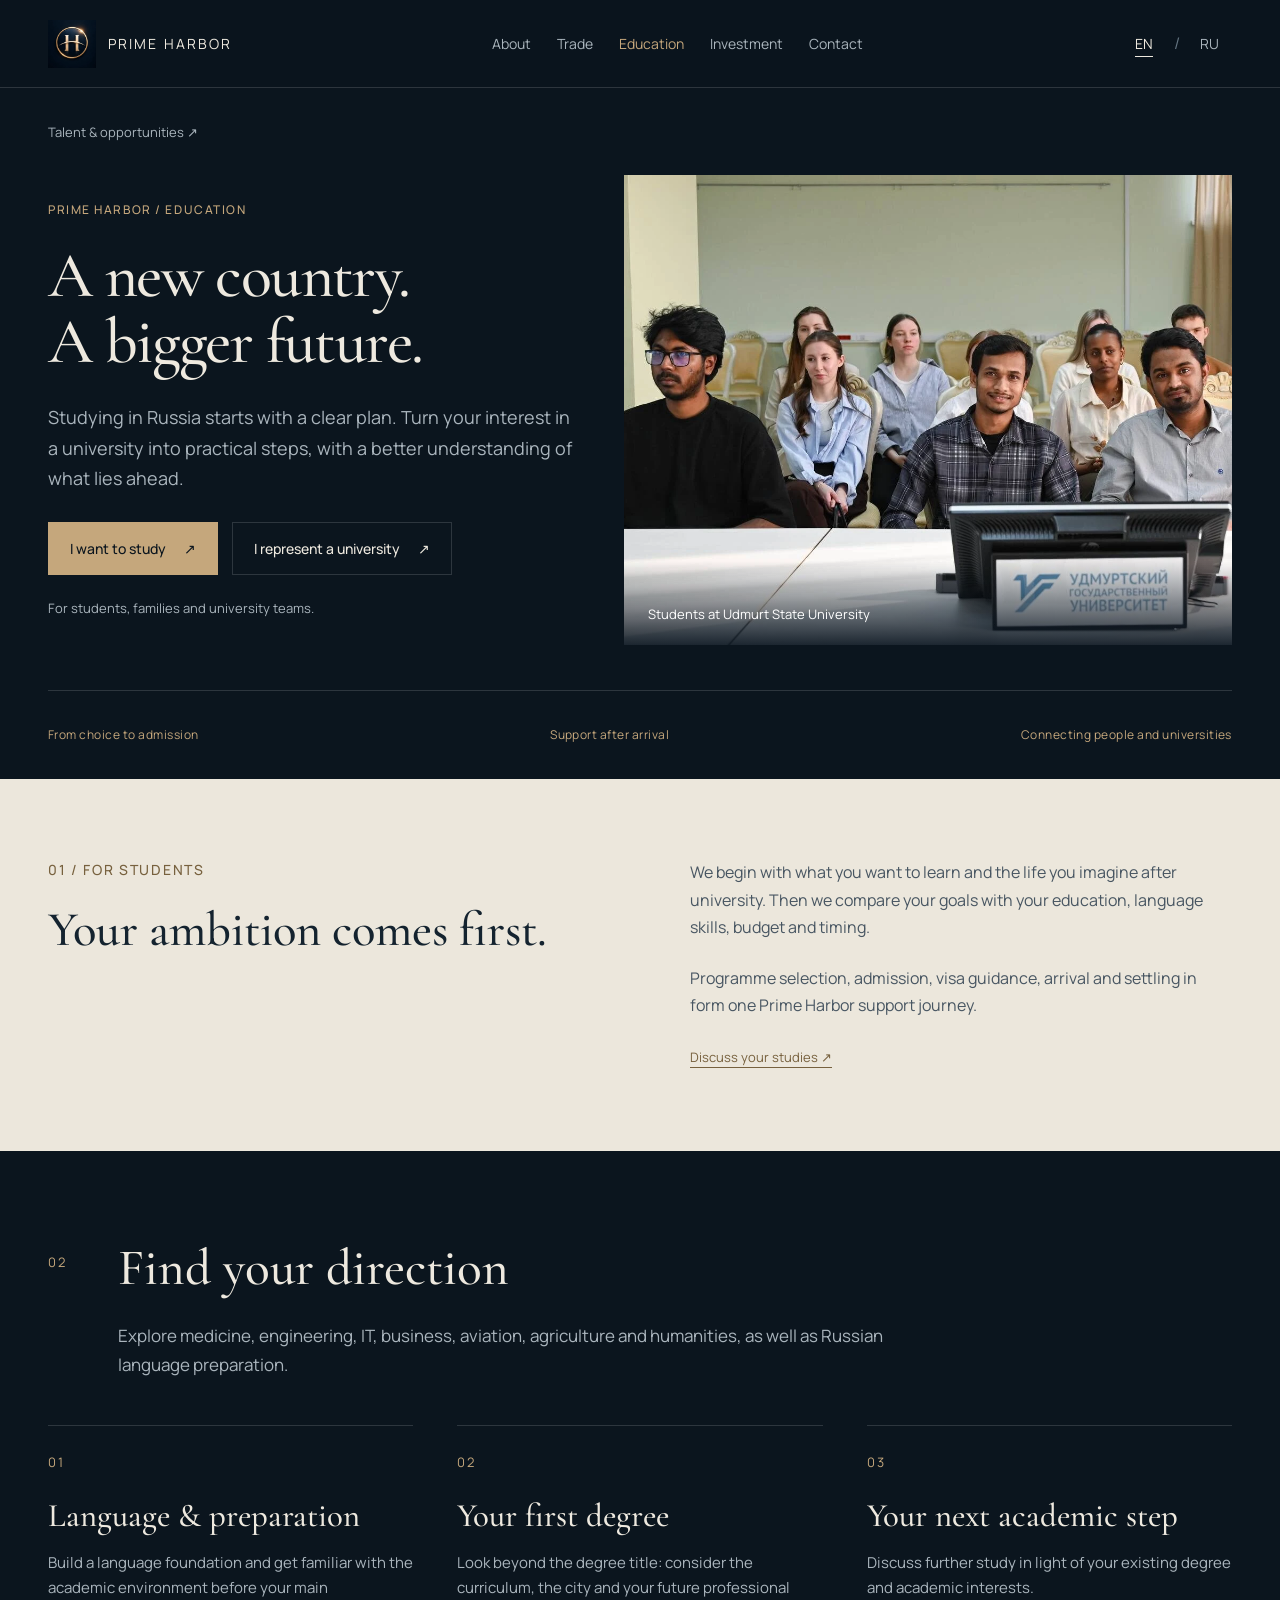
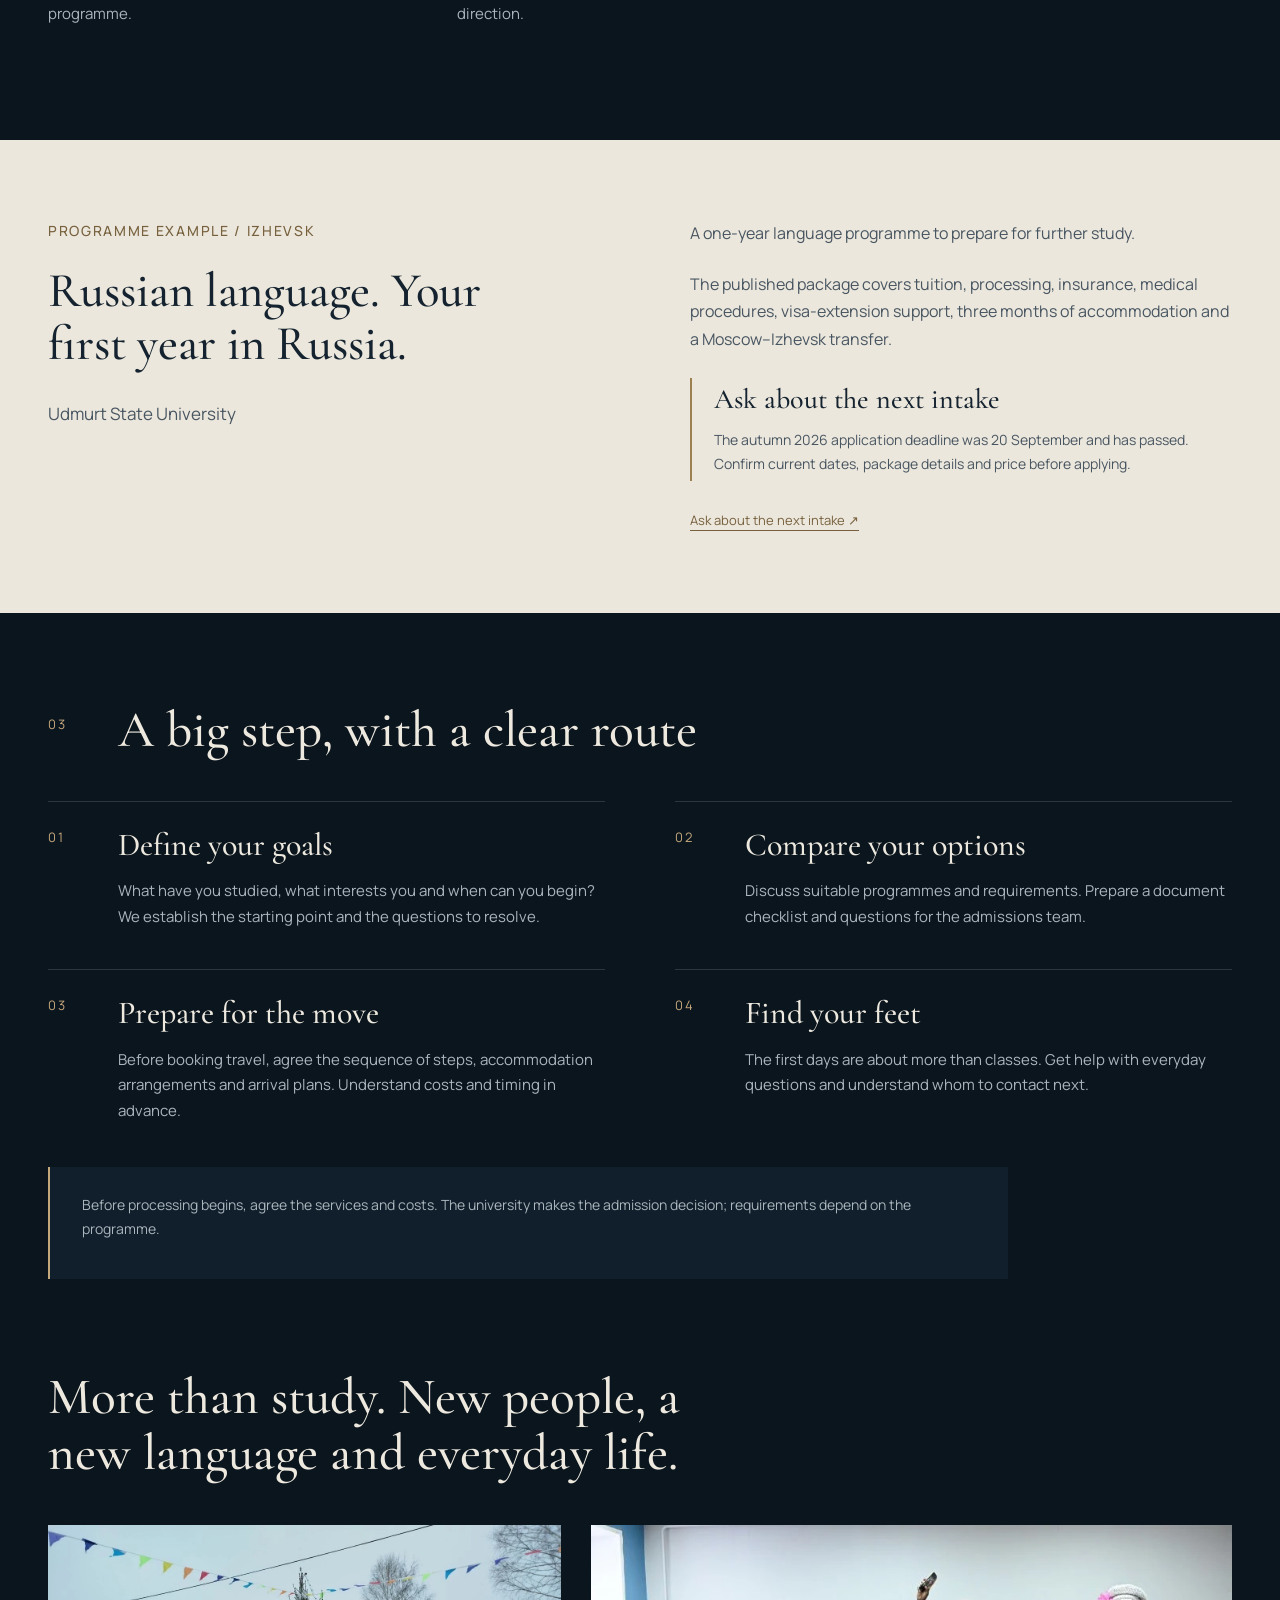
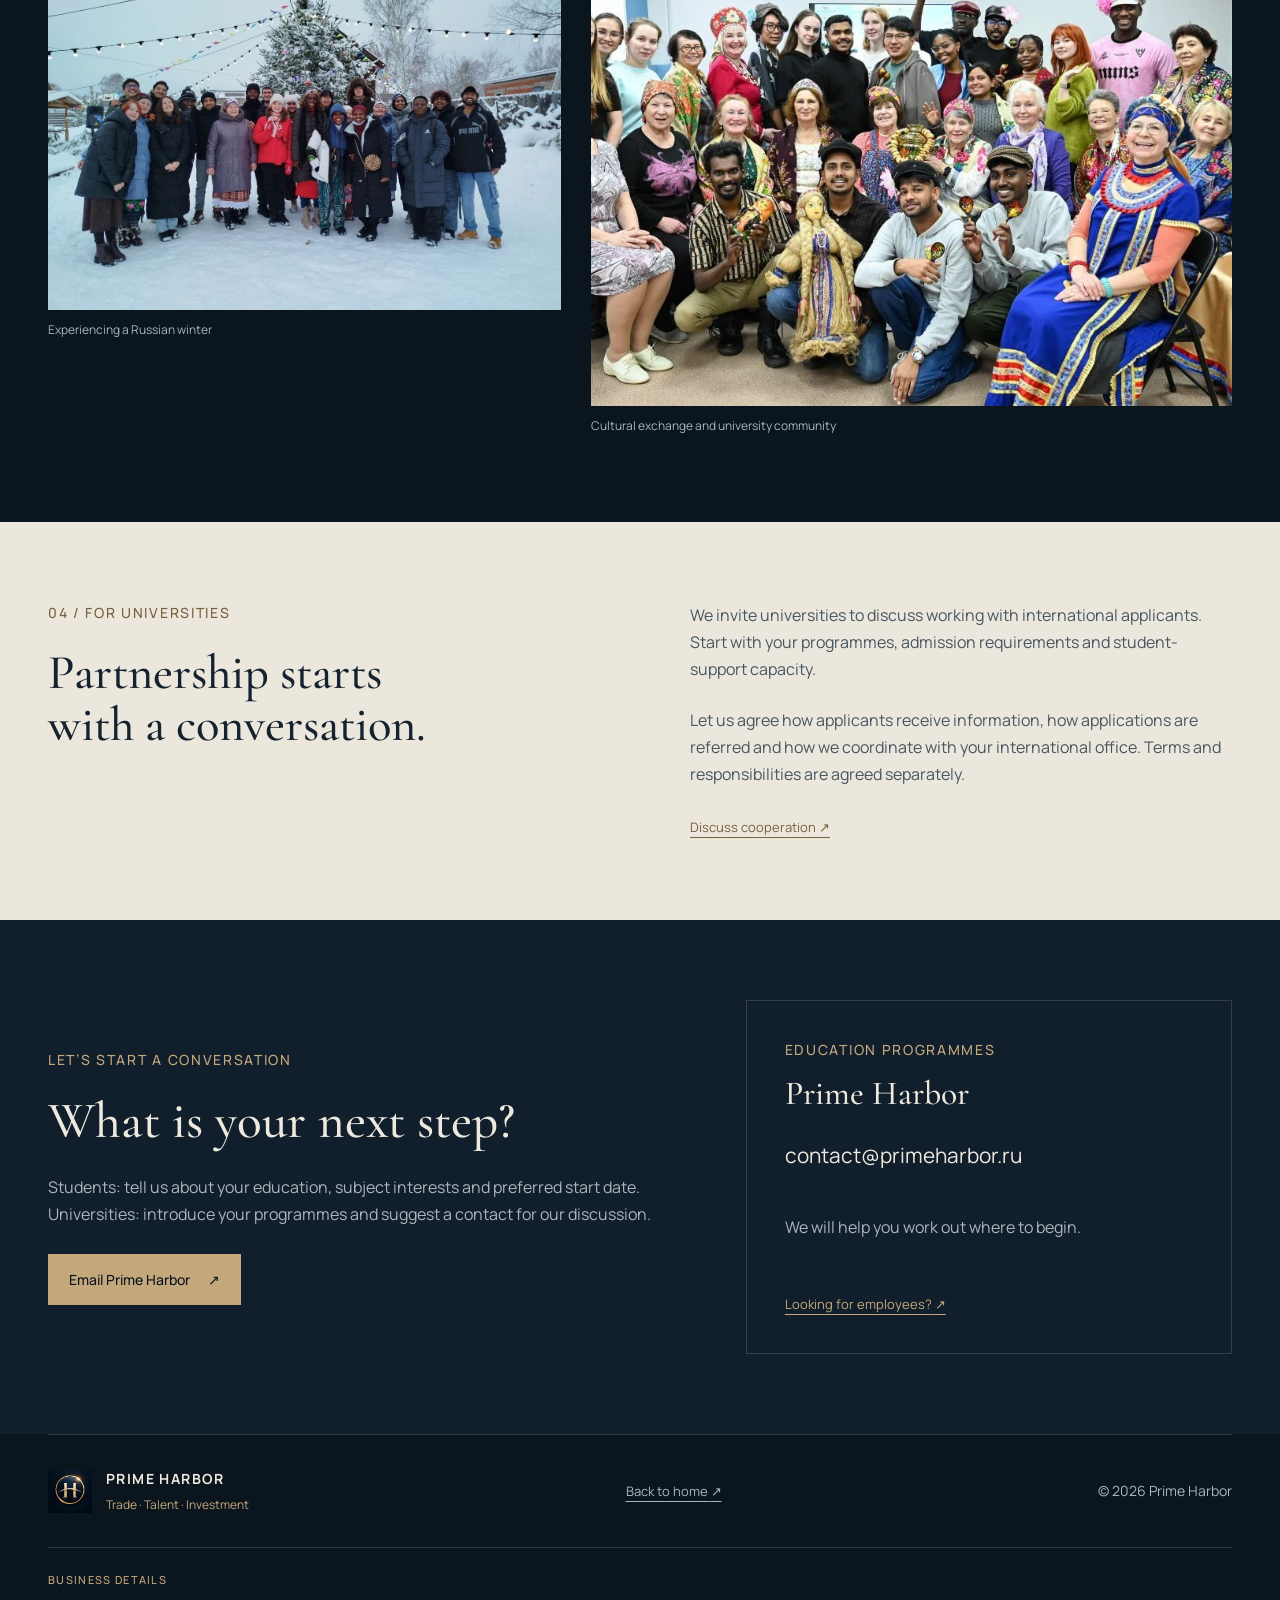
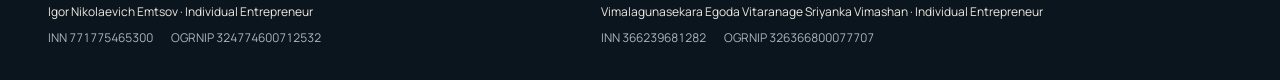
==== commit dd186352: "Add bilingual entrepreneur registration details to site footers" ====
--- a/education.html
+++ b/education.html
@@ -11,7 +11,7 @@
 <link rel="icon" href="assets/favicon.png"><link rel="preconnect" href="https://fonts.googleapis.com">
 <link rel="preconnect" href="https://fonts.gstatic.com" crossorigin>
 <link href="https://fonts.googleapis.com/css2?family=Cormorant+Garamond:wght@500;600&amp;family=Manrope:wght@300;400;500;600&amp;display=swap" rel="stylesheet">
-<link rel="stylesheet" href="styles.css?v=20261009-talent"><link rel="stylesheet" href="talent.css?v=20261009-1">
+<link rel="stylesheet" href="styles.css?v=20261009-legal"><link rel="stylesheet" href="talent.css?v=20261009-1">
 <link rel="stylesheet" href="education.css?v=20261009-1"></head><body class="recruit-page education-page">
 <a href="#main" class="skip-link"><span data-ru="Перейти к содержимому" data-en="Skip to content" >Перейти к содержимому</span> <span aria-hidden="true">↗</span></a>
   <header class="site-header" id="top">
@@ -149,4 +149,13 @@
 </div></div></section></main>
 <footer class="site-footer section-shell"><div class="footer-brand"><img src="assets/harbor-gate-emblem.webp" width="44" height="44" alt=""><div><strong>PRIME HARBOR</strong><span>Trade · Talent · Investment</span></div></div>
 <a href="index.html" class="text-link"><span data-ru="На главную" data-en="Back to home" >На главную</span> <span aria-hidden="true">↗</span></a>
-<p>© <span id="year">2026</span> Prime Harbor</p></footer><script src="education.js?v=20261009-1"></script></body></html>+<p>© <span id="year">2026</span> Prime Harbor</p></footer>
+<!-- legal-details:start -->
+<section class="legal-details section-shell" aria-labelledby="legal-heading">
+  <h2 id="legal-heading"><span class="legal-ru">Реквизиты</span><span class="legal-en">Business details</span></h2>
+  <div class="legal-grid">
+    <div><p class="legal-name"><span class="legal-ru">ИП Емцов Игорь Николаевич</span><span class="legal-en">Igor Nikolaevich Emtsov · Individual Entrepreneur</span></p><p><span class="legal-id"><span class="legal-ru">ИНН</span><span class="legal-en">INN</span> 771775465300</span><span class="legal-id"><span class="legal-ru">ОГРНИП</span><span class="legal-en">OGRNIP</span> 324774600712532</span></p></div>
+    <div><p class="legal-name"><span class="legal-ru">ИП Вималагунасекара Егода Витаранаге Сриянка Вимашан</span><span class="legal-en">Vimalagunasekara Egoda Vitaranage Sriyanka Vimashan · Individual Entrepreneur</span></p><p><span class="legal-id"><span class="legal-ru">ИНН</span><span class="legal-en">INN</span> 366239681282</span><span class="legal-id"><span class="legal-ru">ОГРНИП</span><span class="legal-en">OGRNIP</span> 326366800077707</span></p></div>
+  </div>
+</section>
+<!-- legal-details:end --><script src="education.js?v=20261009-1"></script></body></html>
--- a/styles.css
+++ b/styles.css
@@ -36,3 +36,12 @@
 @media(max-width:760px){.photo-grid{gap:34px}.photo-story img{height:auto;aspect-ratio:3/2}.photo-grid .photo-story:last-child{display:block}.photo-grid .photo-story:last-child img{height:auto}.photo-grid .photo-story:last-child .photo-story-copy{padding-top:22px;margin-top:16px;border-top:1px solid var(--line)}.talent-photo{max-width:560px}}
 
 .talent-detail-link{margin-top:24px;font-size:14px;max-width:100%}.talent-pillar-link{display:inline-block;color:var(--gold);font-size:14px;text-decoration:underline;text-underline-offset:5px;margin-top:12px}
+
+/* Compact business details, shared by every public page. */
+.legal-details{padding-top:24px;padding-bottom:32px;border-top:1px solid var(--line);color:var(--muted);font-size:12px;line-height:1.7}
+.legal-details h2{font:500 11px/1.5 var(--sans);letter-spacing:.12em;text-transform:uppercase;color:var(--gold);margin:0 0 14px}
+.legal-grid{display:grid;grid-template-columns:1fr 1.25fr;gap:20px 48px}
+.legal-details p{margin:0;font-size:12px}.legal-details .legal-name{margin-bottom:5px;color:var(--text)}
+.legal-id{display:inline-block;margin-right:18px;white-space:nowrap;font-variant-numeric:tabular-nums}
+.legal-en{display:none}html[lang=en] .legal-en{display:inline}html[lang=en] .legal-ru{display:none}
+@media(max-width:760px){.legal-grid{grid-template-columns:1fr;gap:18px}.legal-details{padding-top:22px;padding-bottom:26px}}
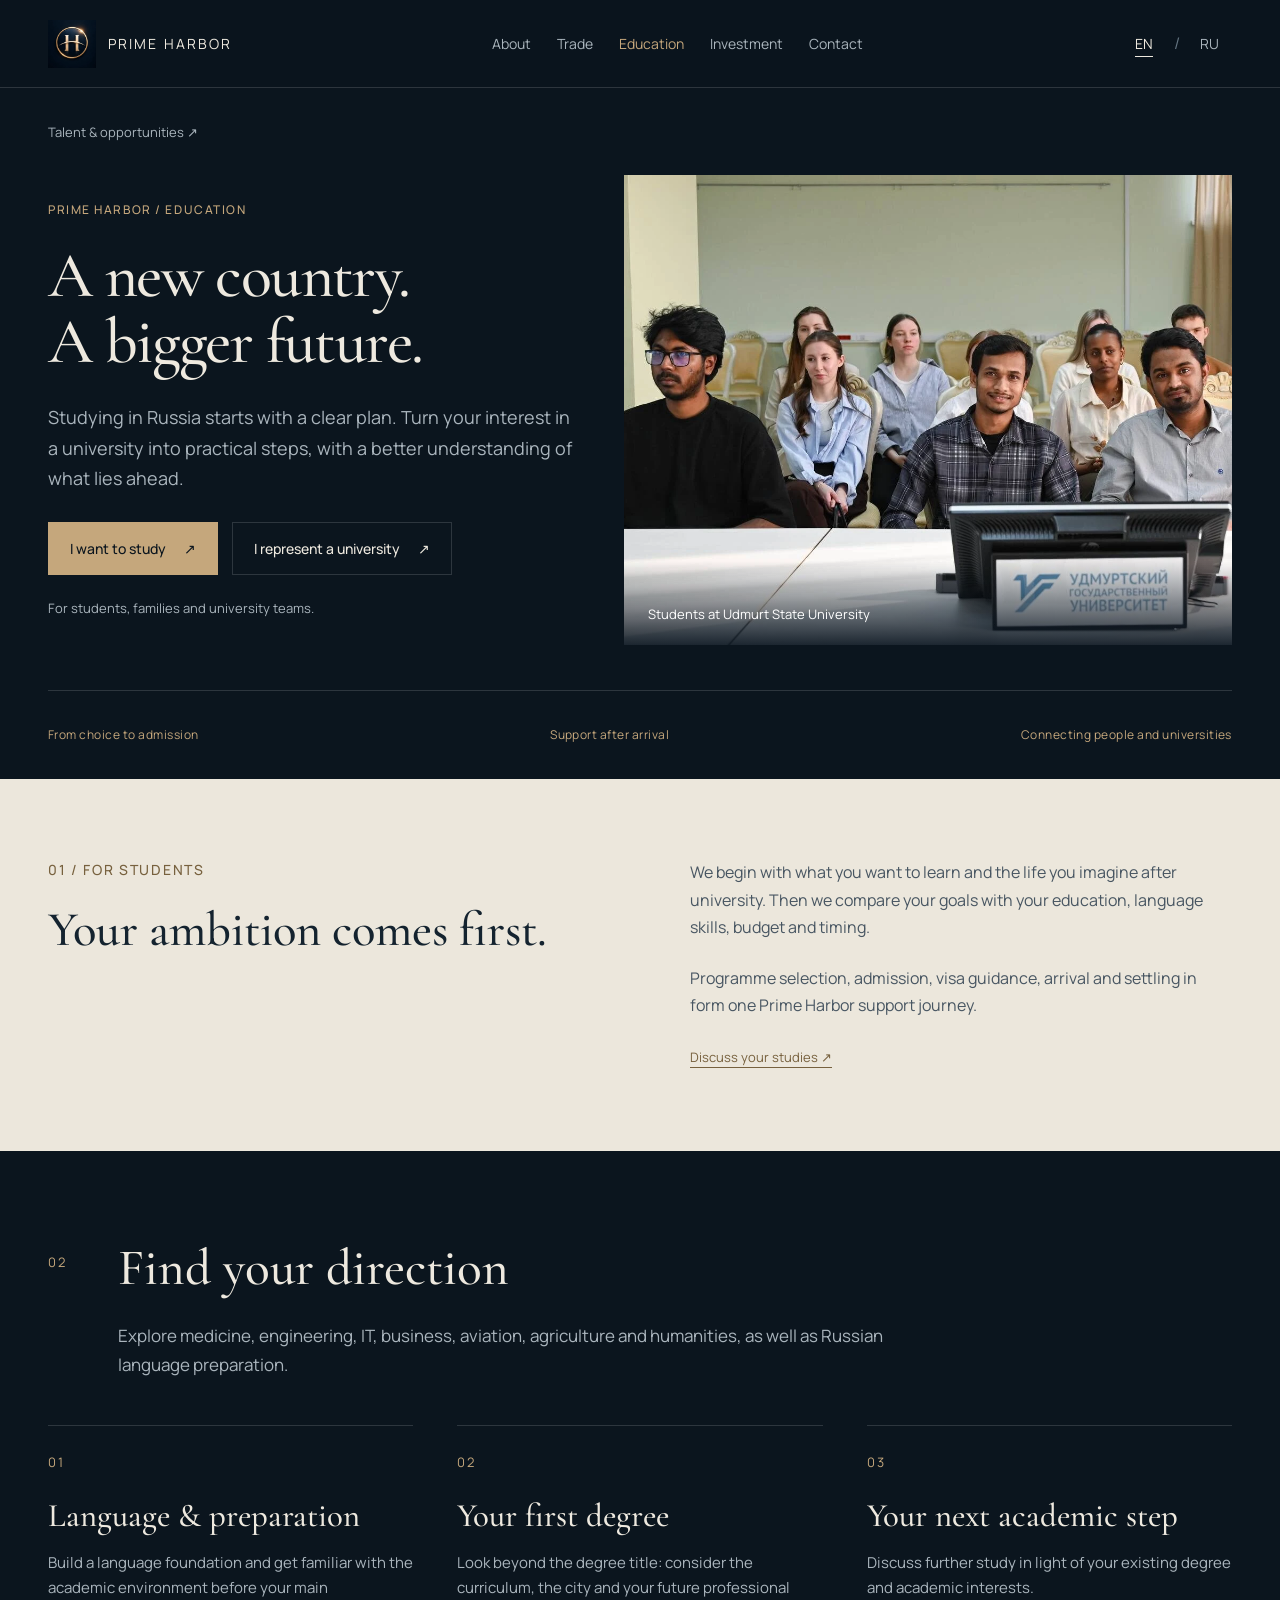
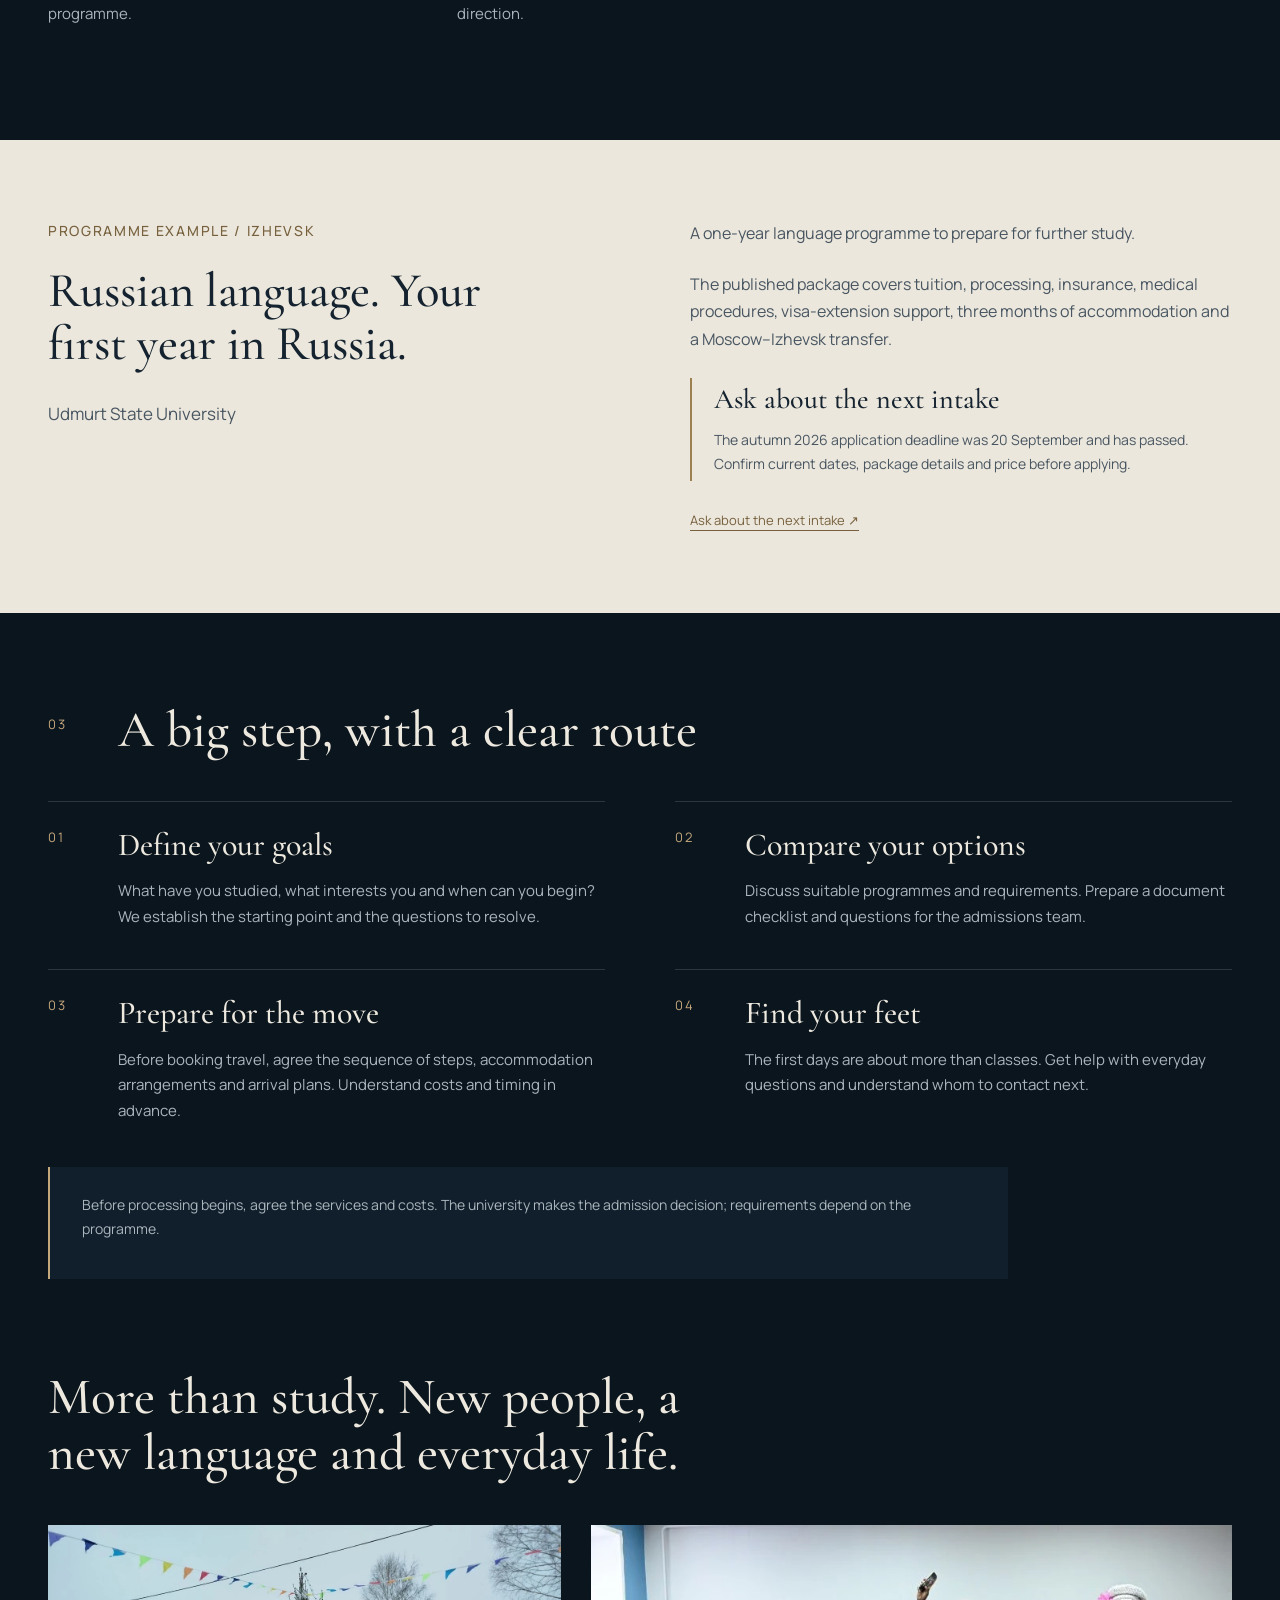
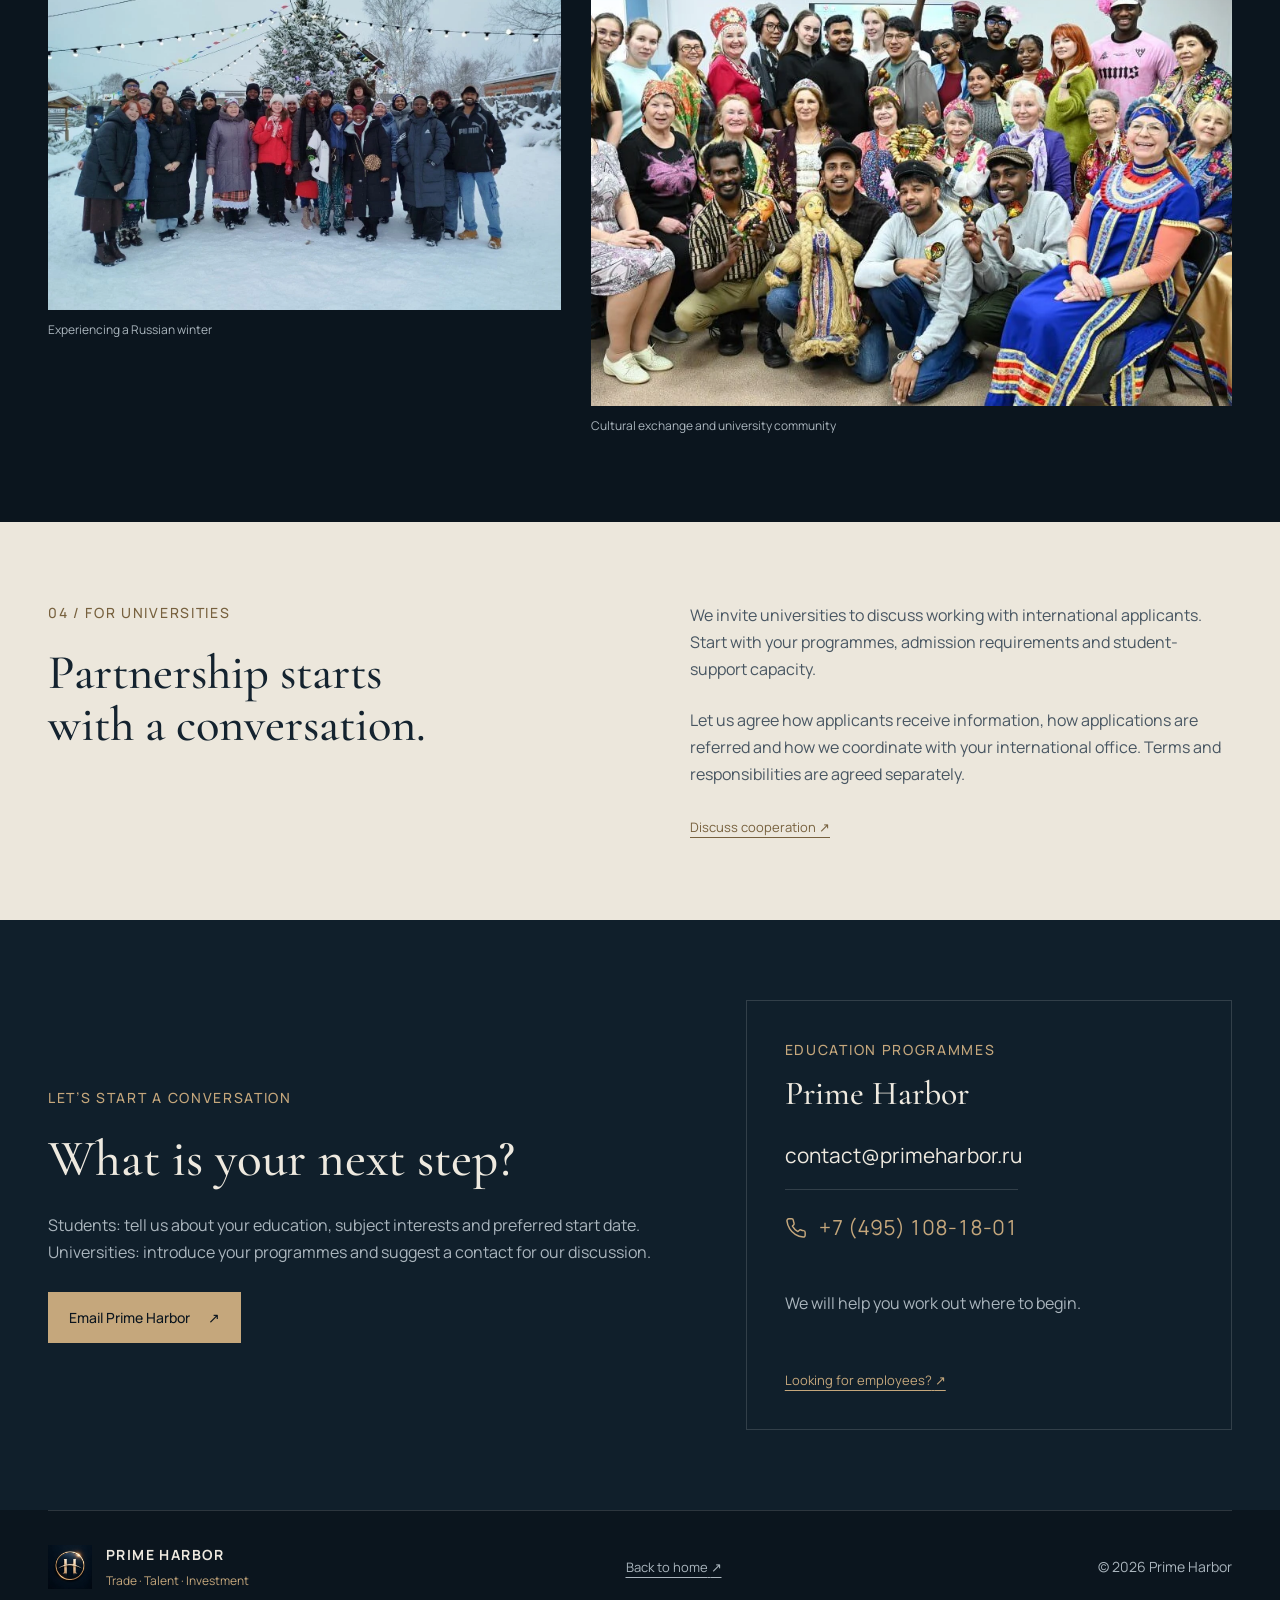
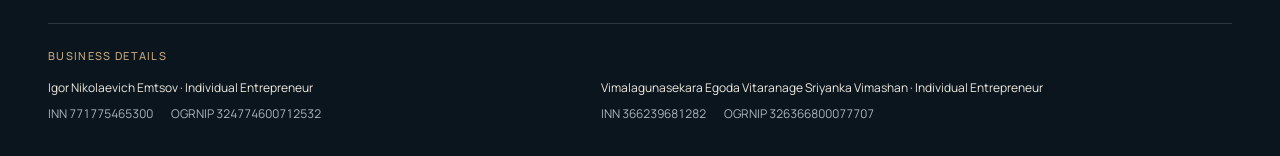
==== commit 4dfc8b14: "Add clickable business phone to contact sections" ====
--- a/education.html
+++ b/education.html
@@ -11,7 +11,7 @@
 <link rel="icon" href="assets/favicon.png"><link rel="preconnect" href="https://fonts.googleapis.com">
 <link rel="preconnect" href="https://fonts.gstatic.com" crossorigin>
 <link href="https://fonts.googleapis.com/css2?family=Cormorant+Garamond:wght@500;600&amp;family=Manrope:wght@300;400;500;600&amp;display=swap" rel="stylesheet">
-<link rel="stylesheet" href="styles.css?v=20261009-legal"><link rel="stylesheet" href="talent.css?v=20261009-1">
+<link rel="stylesheet" href="styles.css?v=8a5558b03a71"><link rel="stylesheet" href="talent.css?v=20261009-1">
 <link rel="stylesheet" href="education.css?v=20261009-1"></head><body class="recruit-page education-page">
 <a href="#main" class="skip-link"><span data-ru="Перейти к содержимому" data-en="Skip to content" >Перейти к содержимому</span> <span aria-hidden="true">↗</span></a>
   <header class="site-header" id="top">
@@ -143,7 +143,7 @@
 <a href="mailto:contact@primeharbor.ru?subject=Prime%20Harbor%20%E2%80%94%20Education" class="btn btn-primary"><span data-ru="Написать в Prime Harbor" data-en="Email Prime Harbor">Написать в Prime Harbor</span> <span aria-hidden="true">↗</span></a>
 </div><div class="recruit-contact-card">
 <p data-ru="Образовательные программы" data-en="Education programmes" class="eyebrow">Образовательные программы</p>
-<h3>Prime Harbor</h3><a href="mailto:contact@primeharbor.ru">contact@primeharbor.ru</a>
+<h3>Prime Harbor</h3><a href="mailto:contact@primeharbor.ru">contact@primeharbor.ru</a><a class="contact-phone" href="tel:+74951081801" aria-label="Prime Harbor: +7 (495) 108-18-01"><svg viewBox="0 0 24 24" width="22" height="22" fill="none" stroke="currentColor" stroke-width="1.6" stroke-linecap="round" stroke-linejoin="round" aria-hidden="true" focusable="false"><path d="M22 16.92v3a2 2 0 0 1-2.18 2 19.79 19.79 0 0 1-8.63-3.07 19.5 19.5 0 0 1-6-6 19.79 19.79 0 0 1-3.07-8.67A2 2 0 0 1 4.11 2h3a2 2 0 0 1 2 1.72c.12.96.36 1.9.7 2.79a2 2 0 0 1-.45 2.11L8.09 9.89a16 16 0 0 0 6 6l1.27-1.27a2 2 0 0 1 2.11-.45c.89.34 1.83.58 2.79.7A2 2 0 0 1 22 16.92Z"/></svg><span>+7 (495) 108-18-01</span></a>
 <p data-ru="Поможем определить, с чего начать." data-en="We will help you work out where to begin.">Поможем определить, с чего начать.</p>
 <a href="talent.html" class="text-link"><span data-ru="Ищете сотрудников?" data-en="Looking for employees?">Ищете сотрудников?</span> <span aria-hidden="true">↗</span></a>
 </div></div></section></main>
@@ -158,4 +158,5 @@
     <div><p class="legal-name"><span class="legal-ru">ИП Вималагунасекара Егода Витаранаге Сриянка Вимашан</span><span class="legal-en">Vimalagunasekara Egoda Vitaranage Sriyanka Vimashan · Individual Entrepreneur</span></p><p><span class="legal-id"><span class="legal-ru">ИНН</span><span class="legal-en">INN</span> 366239681282</span><span class="legal-id"><span class="legal-ru">ОГРНИП</span><span class="legal-en">OGRNIP</span> 326366800077707</span></p></div>
   </div>
 </section>
-<!-- legal-details:end --><script src="education.js?v=20261009-1"></script></body></html>+<!-- legal-details:end -->
+<script src="education.js?v=20261009-1"></script></body></html>
--- a/styles.css
+++ b/styles.css
@@ -45,3 +45,13 @@
 .legal-id{display:inline-block;margin-right:18px;white-space:nowrap;font-variant-numeric:tabular-nums}
 .legal-en{display:none}html[lang=en] .legal-en{display:inline}html[lang=en] .legal-ru{display:none}
 @media(max-width:760px){.legal-grid{grid-template-columns:1fr;gap:18px}.legal-details{padding-top:22px;padding-bottom:26px}}
+.property-home-link{grid-column:2;color:var(--gold);font-size:14px;margin-top:10px}
+
+/* Shared business phone: visible number and a comfortable mobile tap target. */
+.contact-phone{display:flex;align-items:center;gap:12px;width:fit-content;max-width:100%;min-height:48px;color:var(--gold);font-size:clamp(1rem,1.7vw,1.4rem);font-variant-numeric:tabular-nums;line-height:1.4;transition:color .2s}
+.contact-phone svg{flex:0 0 22px}
+.contact-phone span{white-space:nowrap}
+.contact-phone:hover{color:var(--text)}
+.contact-phone:hover span{text-decoration:underline;text-underline-offset:5px}
+.contact-copy>.contact-phone{margin-top:20px}
+.recruit-contact-card>.contact-phone{border-top:1px solid var(--line);padding-top:16px;min-height:60px}
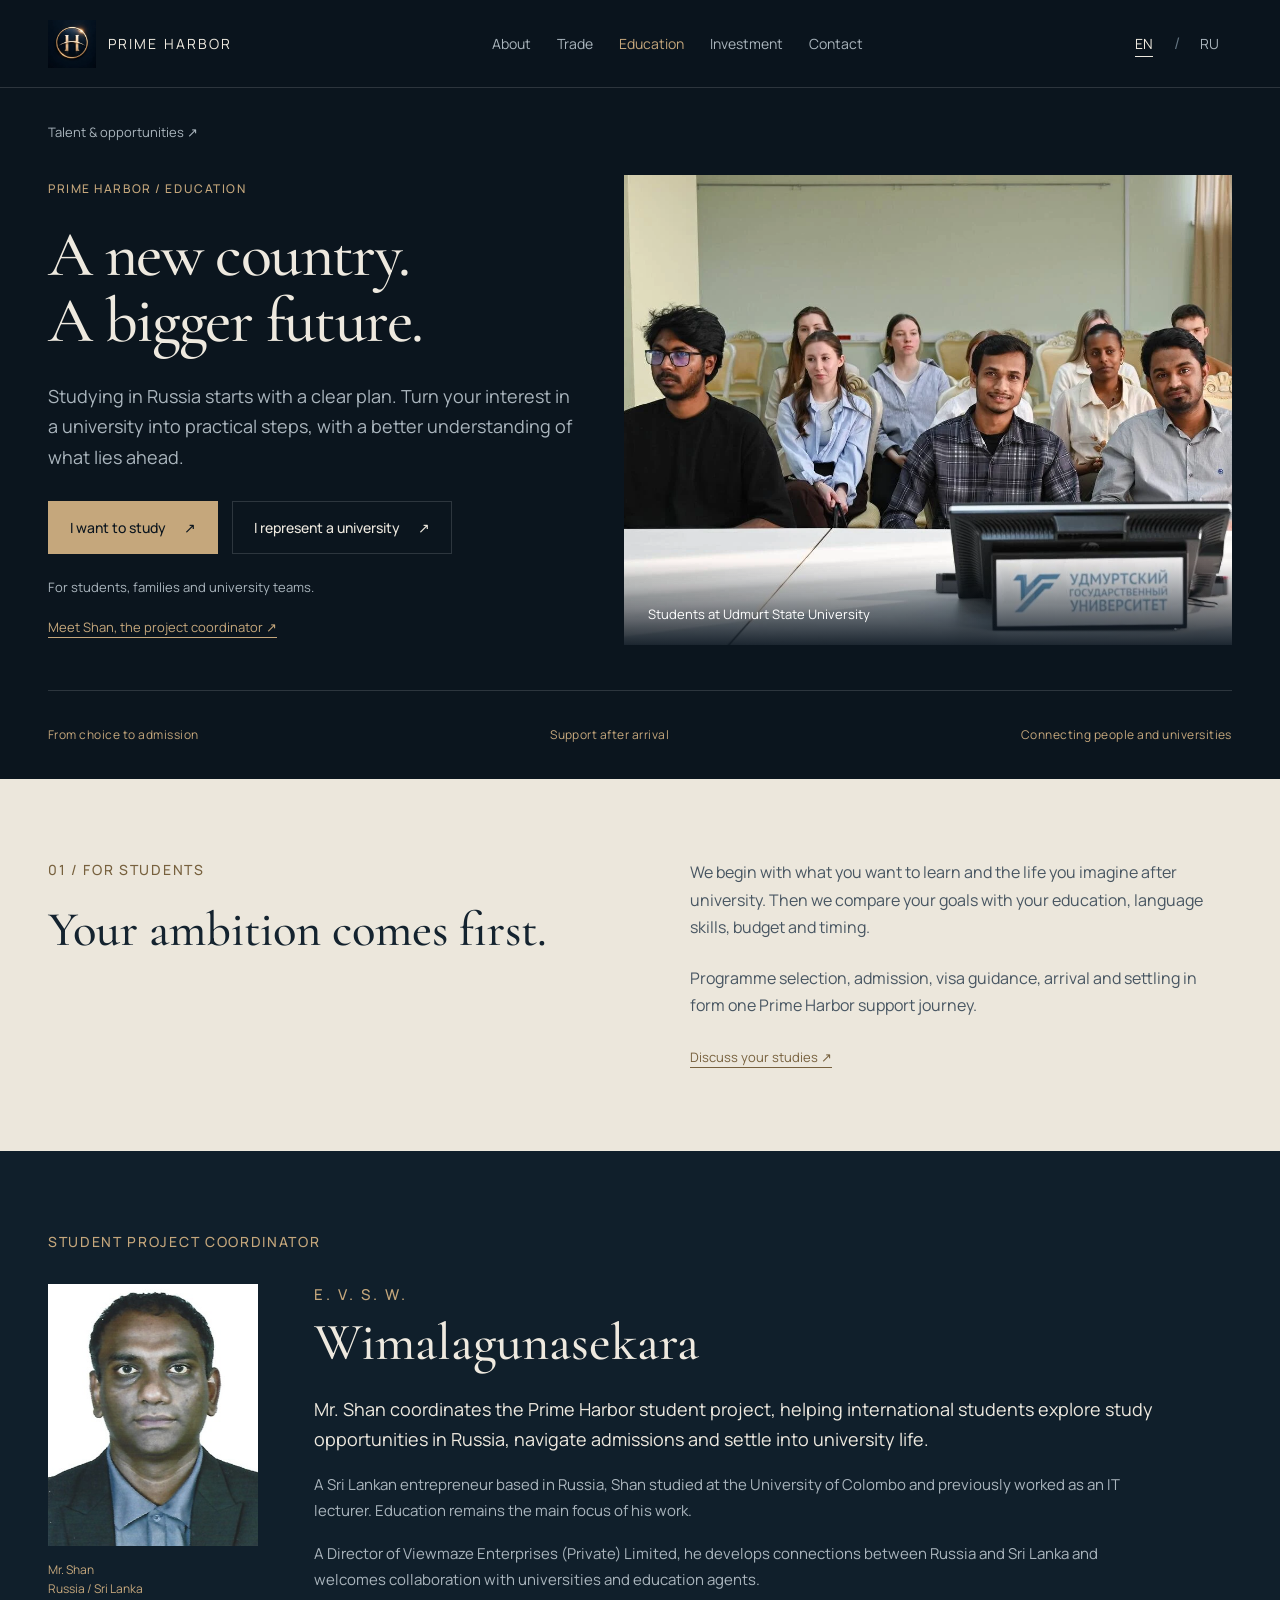
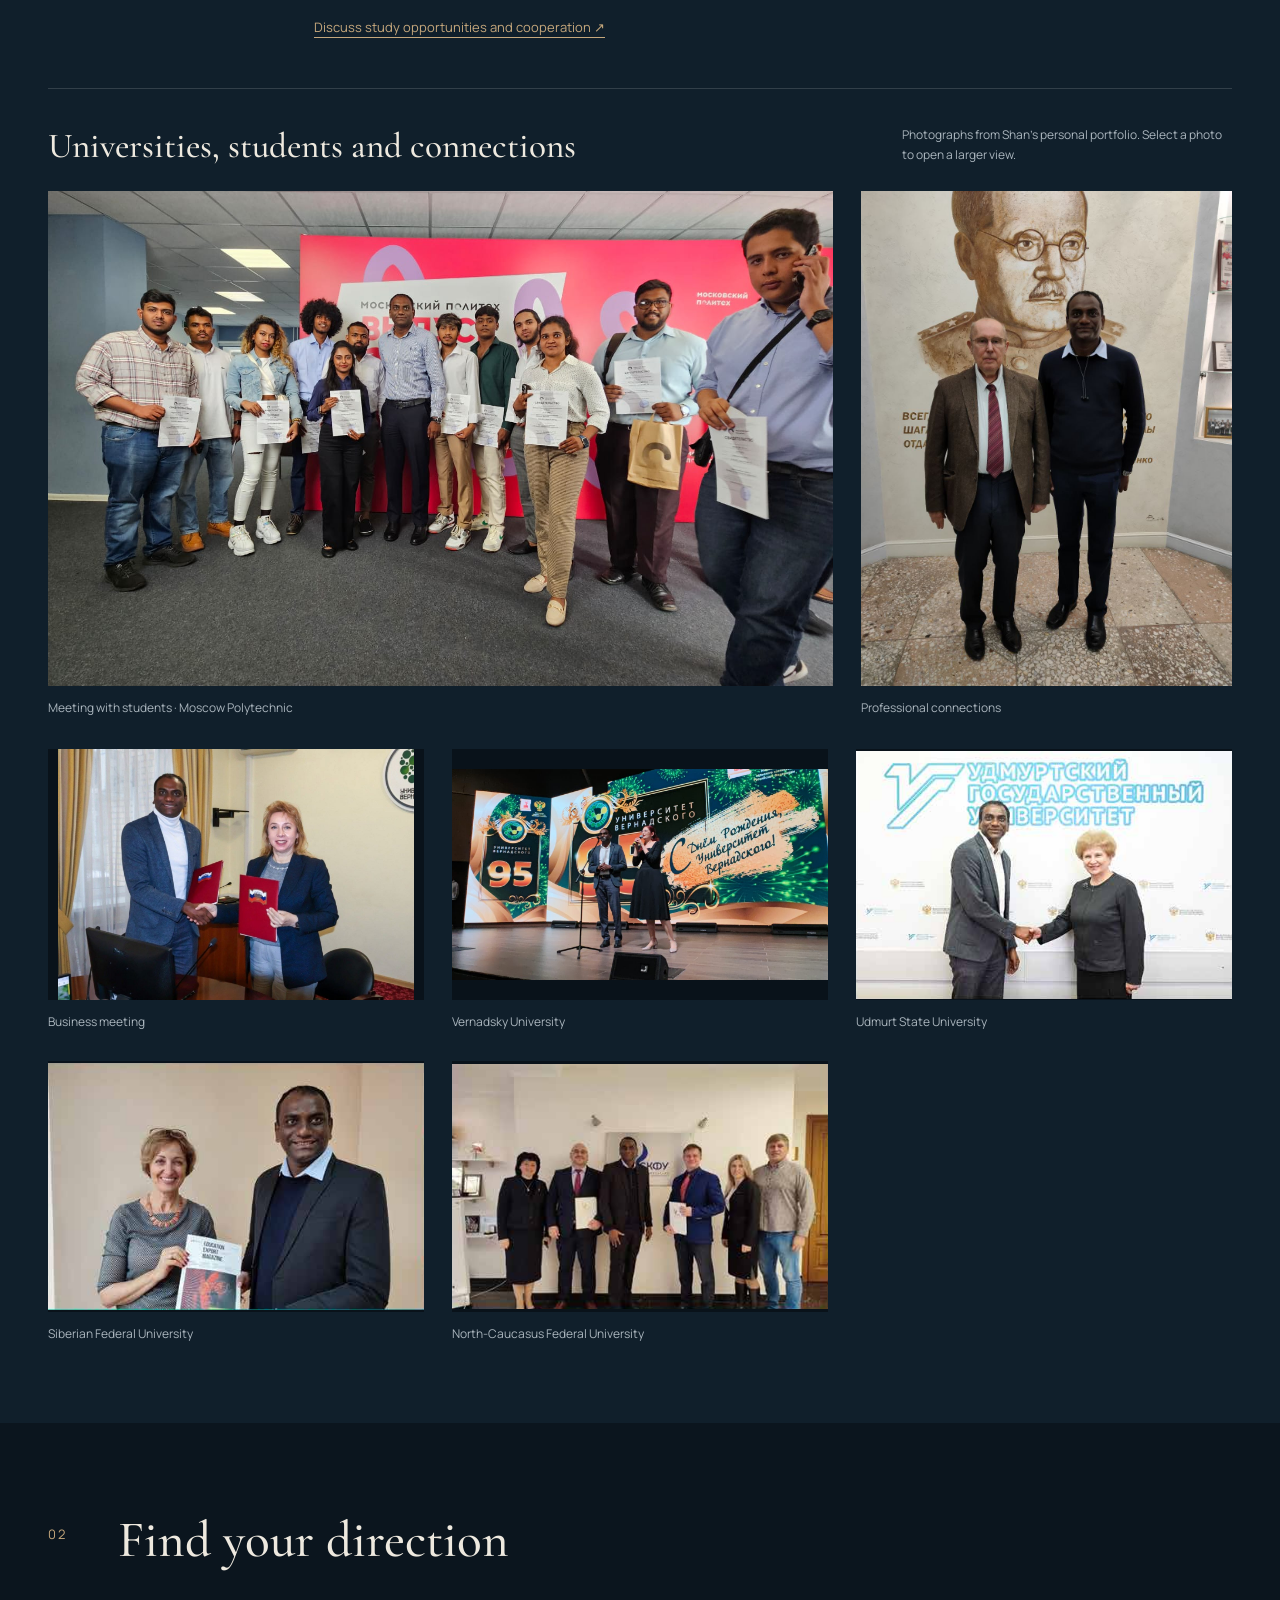
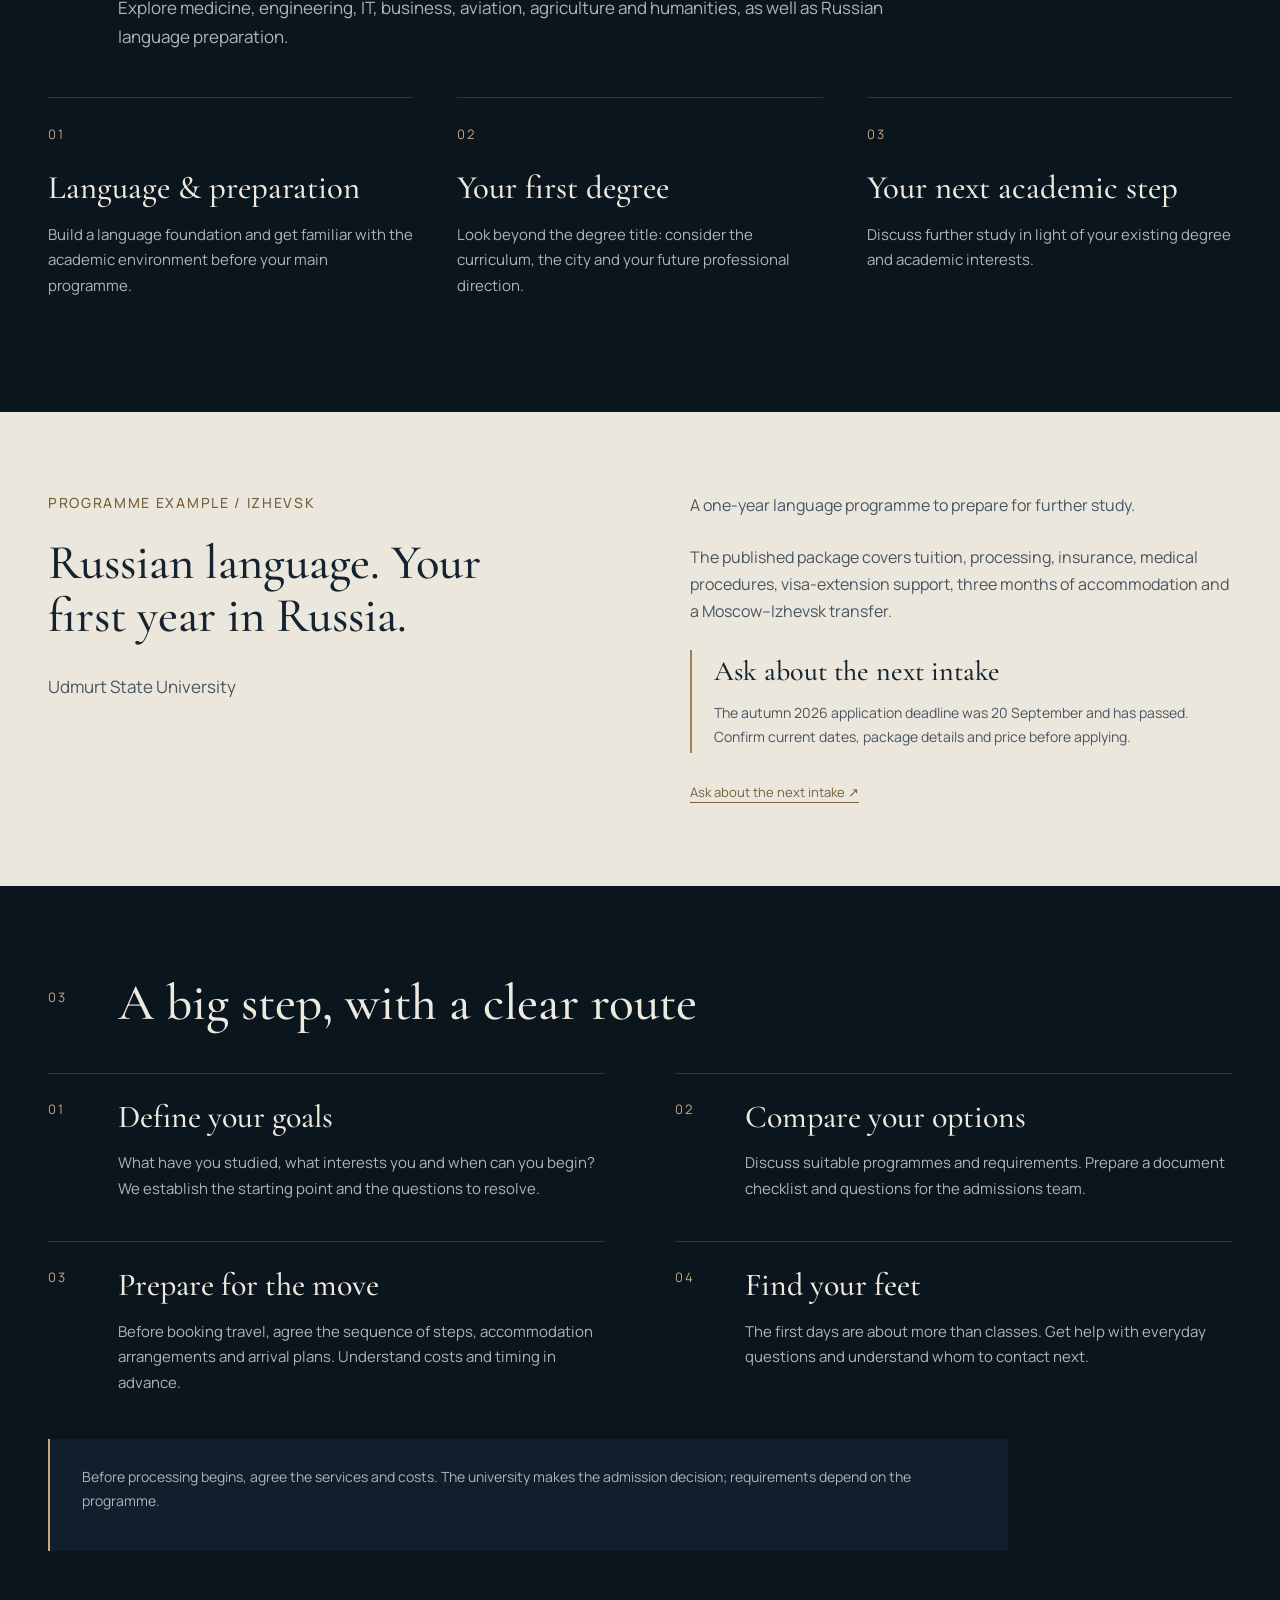
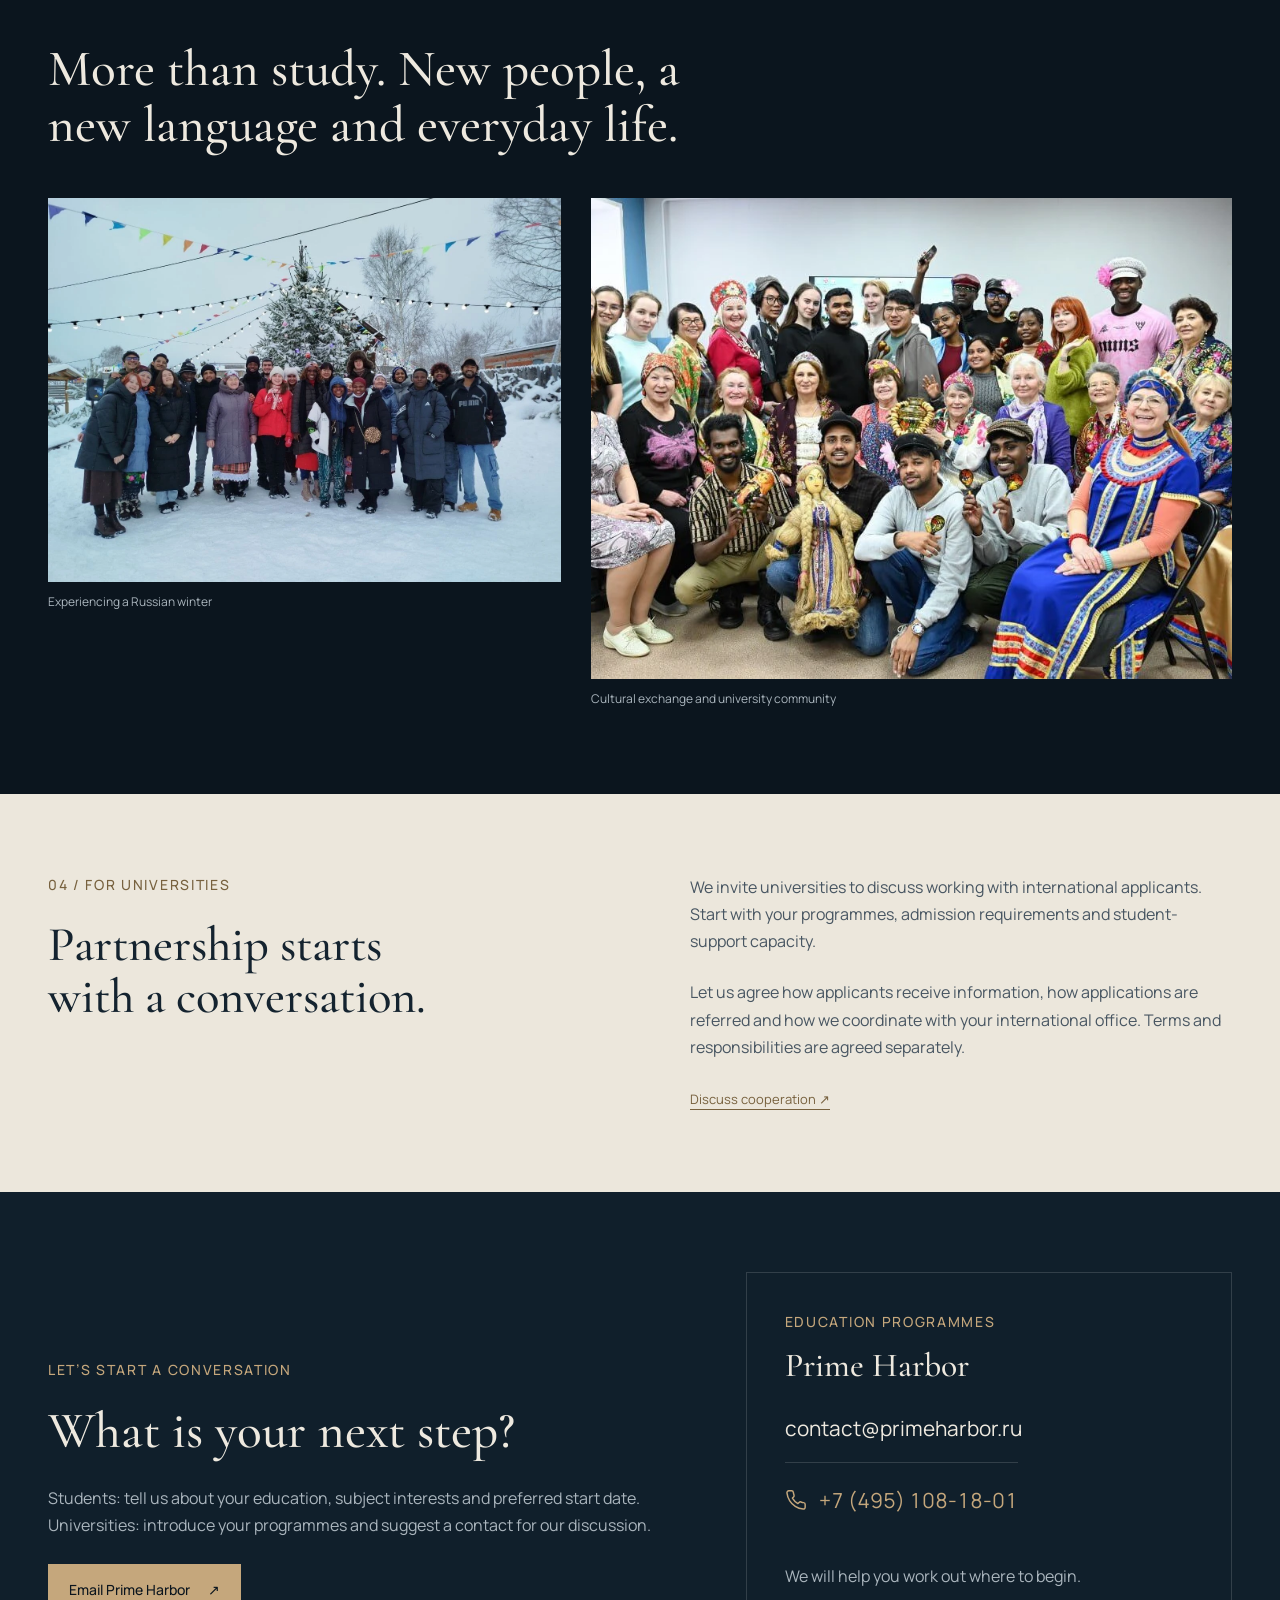
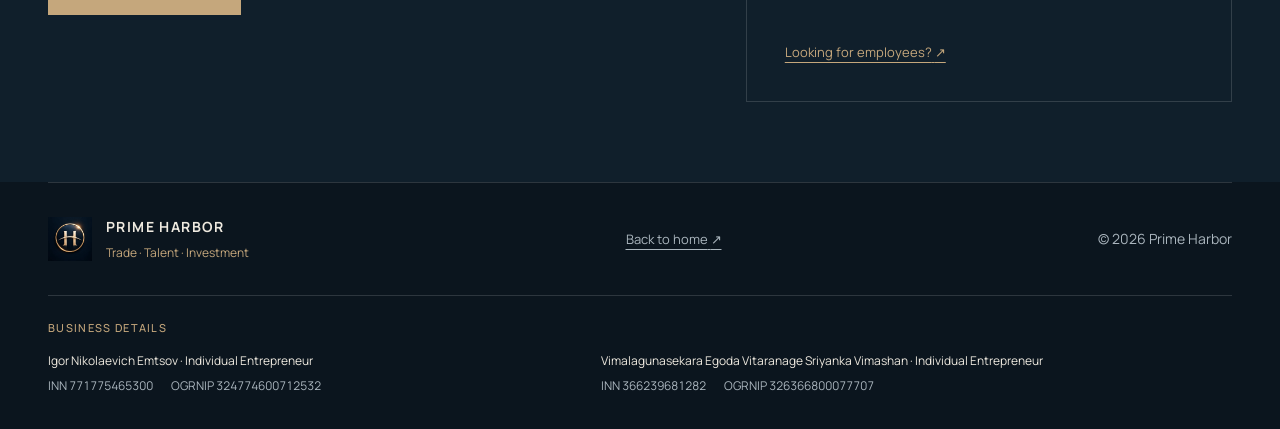
==== commit b2b28790: "Synchronize education page and supplied photos with verified production baseline" ====
--- a/education.html
+++ b/education.html
@@ -12,7 +12,7 @@
 <link rel="preconnect" href="https://fonts.gstatic.com" crossorigin>
 <link href="https://fonts.googleapis.com/css2?family=Cormorant+Garamond:wght@500;600&amp;family=Manrope:wght@300;400;500;600&amp;display=swap" rel="stylesheet">
 <link rel="stylesheet" href="styles.css?v=8a5558b03a71"><link rel="stylesheet" href="talent.css?v=20261009-1">
-<link rel="stylesheet" href="education.css?v=20261009-1"></head><body class="recruit-page education-page">
+<link rel="stylesheet" href="education.css?v=20261016-shan-crop-2"></head><body class="recruit-page education-page">
 <a href="#main" class="skip-link"><span data-ru="Перейти к содержимому" data-en="Skip to content" >Перейти к содержимому</span> <span aria-hidden="true">↗</span></a>
   <header class="site-header" id="top">
     <a class="brand-mark" href="index.html#top" aria-label="Prime Harbor home" data-aria="aria.home">
@@ -61,6 +61,7 @@
 <a href="#universities" class="btn btn-secondary"><span data-ru="Я представляю университет" data-en="I represent a university">Я представляю университет</span> <span aria-hidden="true">↗</span></a>
 </div>
 <p data-ru="Для студентов, семей и университетских команд." data-en="For students, families and university teams." class="recruit-note">Для студентов, семей и университетских команд.</p>
+<a href="#coordinator" class="text-link coordinator-jump"><span data-ru="Знакомьтесь: Шан, координатор проекта" data-en="Meet Shan, the project coordinator">Знакомьтесь: Шан, координатор проекта</span> <span aria-hidden="true">↗</span></a>
 </div>
 <figure class="recruit-hero-photo"><img src="assets/photos/study-classroom.webp" width="1280" height="882" fetchpriority="high" alt="Студенты в Удмуртском государственном университете" data-alt-ru="Студенты в Удмуртском государственном университете" data-alt-en="Students at Udmurt State University"><figcaption data-ru="Студенты в Удмуртском государственном университете" data-en="Students at Udmurt State University">Студенты в Удмуртском государственном университете</figcaption></figure>
 </div><div class="recruit-strip">
@@ -75,7 +76,12 @@
 <p data-ru="Сначала обсудим, чему вы хотите научиться и как представляете свою жизнь после университета. Затем сопоставим пожелания с образованием, языком, бюджетом и сроками." data-en="We begin with what you want to learn and the life you imagine after university. Then we compare your goals with your education, language skills, budget and timing.">Сначала обсудим, чему вы хотите научиться и как представляете свою жизнь после университета. Затем сопоставим пожелания с образованием, языком, бюджетом и сроками.</p>
 <p data-ru="Подбор программы, поступление, визовые вопросы, встреча и адаптация — это единый маршрут сопровождения Prime Harbor." data-en="Programme selection, admission, visa guidance, arrival and settling in form one Prime Harbor support journey.">Подбор программы, поступление, визовые вопросы, встреча и адаптация — это единый маршрут сопровождения Prime Harbor.</p>
 <a href="#enquiry" class="text-link"><span data-ru="Обсудить обучение" data-en="Discuss your studies">Обсудить обучение</span> <span aria-hidden="true">↗</span></a>
-</div></div></section><section class="section-shell recruit-section" id="programmes">
+</div></div></section>
+<!-- shan-coordinator:start -->
+<section class="education-coordinator" id="coordinator" aria-labelledby="coordinator-heading"><div class="section-shell">
+<p data-ru="Координатор студенческого проекта" data-en="Student project coordinator" class="eyebrow">Координатор студенческого проекта</p><div class="coordinator-profile"><figure class="coordinator-portrait"><img src="assets/photos/shan/portrait-cropped.png" width="364" height="455" loading="lazy" decoding="async" alt="E. V. S. W. Wimalagunasekara — Шан" data-alt-ru="E. V. S. W. Wimalagunasekara — Шан" data-alt-en="E. V. S. W. Wimalagunasekara — Shan"><figcaption><span class="coordinator-caption-line" data-ru="Мистер Шан" data-en="Mr. Shan">Мистер Шан</span><span class="coordinator-caption-line" data-ru="Россия / Шри-Ланка" data-en="Russia / Sri Lanka">Россия / Шри-Ланка</span></figcaption></figure><div class="coordinator-copy"><h2 id="coordinator-heading"><span class="coordinator-initials">E. V. S. W.</span> Wimalagunasekara</h2><p data-ru="Мистер Шан координирует студенческий проект Prime Harbor: помогает иностранным студентам разобраться в возможностях обучения в России, пройти поступление и адаптироваться к университетской жизни." data-en="Mr. Shan coordinates the Prime Harbor student project, helping international students explore study opportunities in Russia, navigate admissions and settle into university life." class="coordinator-lead">Мистер Шан координирует студенческий проект Prime Harbor: помогает иностранным студентам разобраться в возможностях обучения в России, пройти поступление и адаптироваться к университетской жизни.</p><p data-ru="Предприниматель из Шри-Ланки, живёт и работает в России. Учился в Университете Коломбо, ранее преподавал информационные технологии. Образование остаётся главным направлением его деятельности." data-en="A Sri Lankan entrepreneur based in Russia, Shan studied at the University of Colombo and previously worked as an IT lecturer. Education remains the main focus of his work.">Предприниматель из Шри-Ланки, живёт и работает в России. Учился в Университете Коломбо, ранее преподавал информационные технологии. Образование остаётся главным направлением его деятельности.</p><p data-ru="Директор Viewmaze Enterprises (Private) Limited. Развивает сотрудничество между Россией и Шри-Ланкой, открыт к диалогу с университетами и образовательными агентами." data-en="A Director of Viewmaze Enterprises (Private) Limited, he develops connections between Russia and Sri Lanka and welcomes collaboration with universities and education agents.">Директор Viewmaze Enterprises (Private) Limited. Развивает сотрудничество между Россией и Шри-Ланкой, открыт к диалогу с университетами и образовательными агентами.</p><a href="#enquiry" class="text-link"><span data-ru="Обсудить обучение и сотрудничество" data-en="Discuss study opportunities and cooperation">Обсудить обучение и сотрудничество</span> <span aria-hidden="true">↗</span></a></div></div><div class="coordinator-gallery-heading"><h3 data-ru="Университеты, студенты и встречи" data-en="Universities, students and connections">Университеты, студенты и встречи</h3><p data-ru="Фотографии из личного портфолио Шана. Нажмите на снимок, чтобы открыть его крупнее." data-en="Photographs from Shan’s personal portfolio. Select a photo to open a larger view.">Фотографии из личного портфолио Шана. Нажмите на снимок, чтобы открыть его крупнее.</p></div><div class="coordinator-featured"><figure class="coordinator-photo coordinator-photo--students"><a href="assets/photos/shan/students.webp" target="_blank" rel="noopener"><img src="assets/photos/shan/students.webp" width="1490" height="940" loading="lazy" decoding="async" alt="Встреча со студентами · Московский Политех" data-alt-ru="Встреча со студентами · Московский Политех" data-alt-en="Meeting with students · Moscow Polytechnic"></a><figcaption data-ru="Встреча со студентами · Московский Политех" data-en="Meeting with students · Moscow Polytechnic">Встреча со студентами · Московский Политех</figcaption></figure><figure class="coordinator-photo coordinator-photo--meeting"><a href="assets/photos/shan/meeting.jpg" target="_blank" rel="noopener"><img src="assets/photos/shan/meeting.jpg" width="960" height="1280" loading="lazy" decoding="async" alt="Профессиональные встречи" data-alt-ru="Профессиональные встречи" data-alt-en="Professional connections"></a><figcaption data-ru="Профессиональные встречи" data-en="Professional connections">Профессиональные встречи</figcaption></figure></div><div class="coordinator-gallery"><figure class="coordinator-photo coordinator-photo--agreement"><a href="assets/photos/shan/agreement.jpg" target="_blank" rel="noopener"><img src="assets/photos/shan/agreement.jpg" width="1280" height="903" loading="lazy" decoding="async" alt="Деловая встреча" data-alt-ru="Деловая встреча" data-alt-en="Business meeting"></a><figcaption data-ru="Деловая встреча" data-en="Business meeting">Деловая встреча</figcaption></figure><figure class="coordinator-photo coordinator-photo--event"><a href="assets/photos/shan/event.jpg" target="_blank" rel="noopener"><img src="assets/photos/shan/event.jpg" width="1280" height="720" loading="lazy" decoding="async" alt="Университет Вернадского" data-alt-ru="Университет Вернадского" data-alt-en="Vernadsky University"></a><figcaption data-ru="Университет Вернадского" data-en="Vernadsky University">Университет Вернадского</figcaption></figure><figure class="coordinator-photo coordinator-photo--udmurt"><a href="assets/photos/shan/udmurt.webp" target="_blank" rel="noopener"><img src="assets/photos/shan/udmurt.webp" width="493" height="325" loading="lazy" decoding="async" alt="Удмуртский государственный университет" data-alt-ru="Удмуртский государственный университет" data-alt-en="Udmurt State University"></a><figcaption data-ru="Удмуртский государственный университет" data-en="Udmurt State University">Удмуртский государственный университет</figcaption></figure><figure class="coordinator-photo coordinator-photo--siberian"><a href="assets/photos/shan/siberian.webp" target="_blank" rel="noopener"><img src="assets/photos/shan/siberian.webp" width="459" height="302" loading="lazy" decoding="async" alt="Сибирский федеральный университет" data-alt-ru="Сибирский федеральный университет" data-alt-en="Siberian Federal University"></a><figcaption data-ru="Сибирский федеральный университет" data-en="Siberian Federal University">Сибирский федеральный университет</figcaption></figure><figure class="coordinator-photo coordinator-photo--north-caucasus"><a href="assets/photos/shan/north-caucasus.webp" target="_blank" rel="noopener"><img src="assets/photos/shan/north-caucasus.webp" width="432" height="281" loading="lazy" decoding="async" alt="Северо-Кавказский федеральный университет" data-alt-ru="Северо-Кавказский федеральный университет" data-alt-en="North-Caucasus Federal University"></a><figcaption data-ru="Северо-Кавказский федеральный университет" data-en="North-Caucasus Federal University">Северо-Кавказский федеральный университет</figcaption></figure></div></div></section>
+<!-- shan-coordinator:end -->
+<section class="section-shell recruit-section" id="programmes">
 <div class="recruit-heading"><span class="section-number">02</span><h2 data-ru="Найдите своё направление" data-en="Find your direction">Найдите своё направление</h2></div>
 <p data-ru="Возможные направления: медицина, инженерия, IT, бизнес, авиация, сельское хозяйство и гуманитарные науки. Есть и подготовка по русскому языку." data-en="Explore medicine, engineering, IT, business, aviation, agriculture and humanities, as well as Russian language preparation." class="recruit-section-lead">Возможные направления: медицина, инженерия, IT, бизнес, авиация, сельское хозяйство и гуманитарные науки. Есть и подготовка по русскому языку.</p>
 <div class="education-paths">
--- a/education.css
+++ b/education.css
@@ -17,3 +17,30 @@
 .education-page #universities{scroll-margin-top:90px}
 @media(max-width:1100px){.education-page .recruit-hero-grid{gap:30px}.education-page .recruit-hero-photo img{height:460px}.education-paths{gap:26px}}
 @media(max-width:760px){.education-page .recruit-hero-grid,.education-paths,.education-community .recruit-photo-pair{grid-template-columns:1fr}.education-page .recruit-hero-photo img{height:auto;aspect-ratio:4/3}.education-page .recruit-intro h1{font-size:3.35rem}.education-community{padding-bottom:55px}.education-paths{gap:20px}.education-paths h3{margin:12px 0}}
+
+/* Shan coordinator */
+.coordinator-jump{margin-top:18px;color:var(--gold)}
+.education-coordinator{padding-block:80px;background:var(--panel);scroll-margin-top:90px}
+.education-coordinator>.section-shell>.eyebrow{margin-bottom:32px}
+.coordinator-profile{display:grid;grid-template-columns:210px minmax(0,1fr);gap:56px;align-items:start}
+.coordinator-portrait{margin:0}.coordinator-portrait img{width:100%;height:auto}
+.coordinator-portrait figcaption{font-size:12px;color:var(--gold);margin-top:14px;line-height:1.6}
+.coordinator-caption-line{display:block;white-space:nowrap}
+.coordinator-copy h2{font-size:clamp(2rem,4.1vw,3.7rem);overflow-wrap:anywhere;text-wrap:wrap;margin:0 0 22px;line-height:1.12}
+.coordinator-initials{display:block;font:500 15px/1.5 var(--sans);letter-spacing:.18em;color:var(--gold);margin-bottom:8px}
+.coordinator-copy p{color:var(--muted);max-width:850px;font-size:15px;margin-bottom:18px}
+.coordinator-copy .coordinator-lead{font-size:18px;line-height:1.65;color:var(--text)}
+.coordinator-copy .text-link{color:var(--gold);margin-top:6px}
+.coordinator-gallery-heading{display:flex;align-items:end;justify-content:space-between;gap:40px;border-top:1px solid var(--line);padding-top:36px;margin-top:48px;margin-bottom:26px}
+.coordinator-gallery-heading h3{font-size:2.2rem;max-width:530px}
+.coordinator-gallery-heading p{font-size:12px;line-height:1.65;color:var(--muted);max-width:330px;margin:0}
+.coordinator-featured{display:grid;grid-template-columns:minmax(0,2.1135fr) minmax(0,1fr);gap:28px;align-items:start}
+.coordinator-photo{margin:0;min-width:0}.coordinator-photo a{display:block;background:#09121a;overflow:hidden}
+.coordinator-photo img{width:100%;height:auto;transition:opacity .2s}.coordinator-photo a:hover img{opacity:.88}
+.coordinator-photo figcaption{margin-top:12px;color:var(--muted);font-size:12px;line-height:1.6}
+.coordinator-featured .coordinator-photo img{height:auto;object-fit:contain}
+.coordinator-gallery{display:grid;grid-template-columns:repeat(3,minmax(0,1fr));gap:30px 28px;margin-top:32px}
+.coordinator-gallery img{height:auto;aspect-ratio:3/2;object-fit:contain}
+@media(max-width:1100px){.coordinator-profile{grid-template-columns:175px minmax(0,1fr);gap:32px}.coordinator-gallery-heading{align-items:start}}
+@media(max-width:760px){.education-page .recruit-process,.education-page .recruit-split{grid-template-columns:minmax(0,1fr)}.education-page .recruit-process li,.education-page .recruit-process li>div,.education-page .recruit-split>div{min-width:0;overflow-wrap:anywhere}}
+@media(max-width:760px){.education-coordinator{padding-block:55px}.coordinator-profile{grid-template-columns:1fr;gap:28px}.coordinator-portrait{max-width:210px}.coordinator-copy h2{font-size:clamp(1.9rem,7.4vw,3rem)}.coordinator-copy .coordinator-lead{font-size:17px}.coordinator-gallery-heading{display:block;margin-top:36px;padding-top:30px}.coordinator-gallery-heading h3{font-size:2rem;margin-bottom:14px}.coordinator-featured,.coordinator-gallery{grid-template-columns:1fr;gap:26px}.coordinator-featured .coordinator-photo img,.coordinator-gallery img{height:auto;aspect-ratio:auto}.coordinator-photo--meeting{max-width:420px}.coordinator-gallery{margin-top:26px}}
